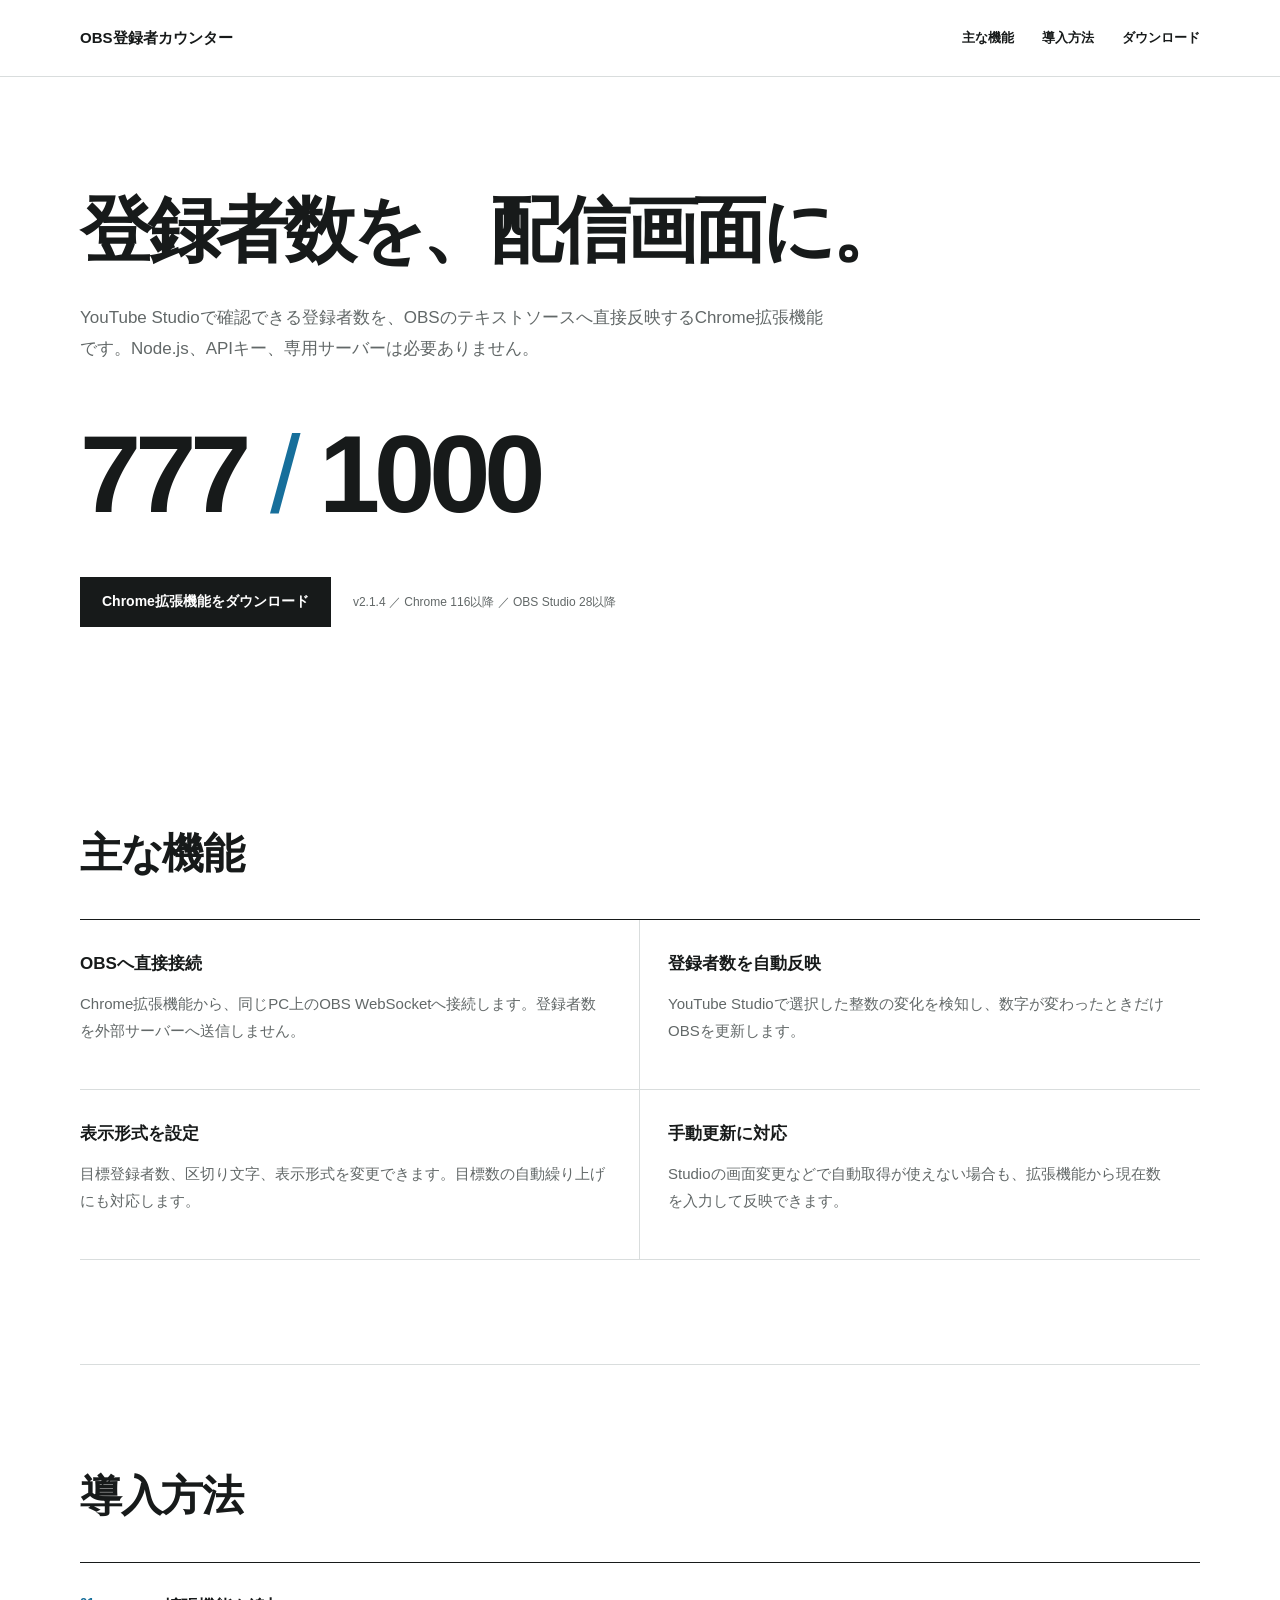
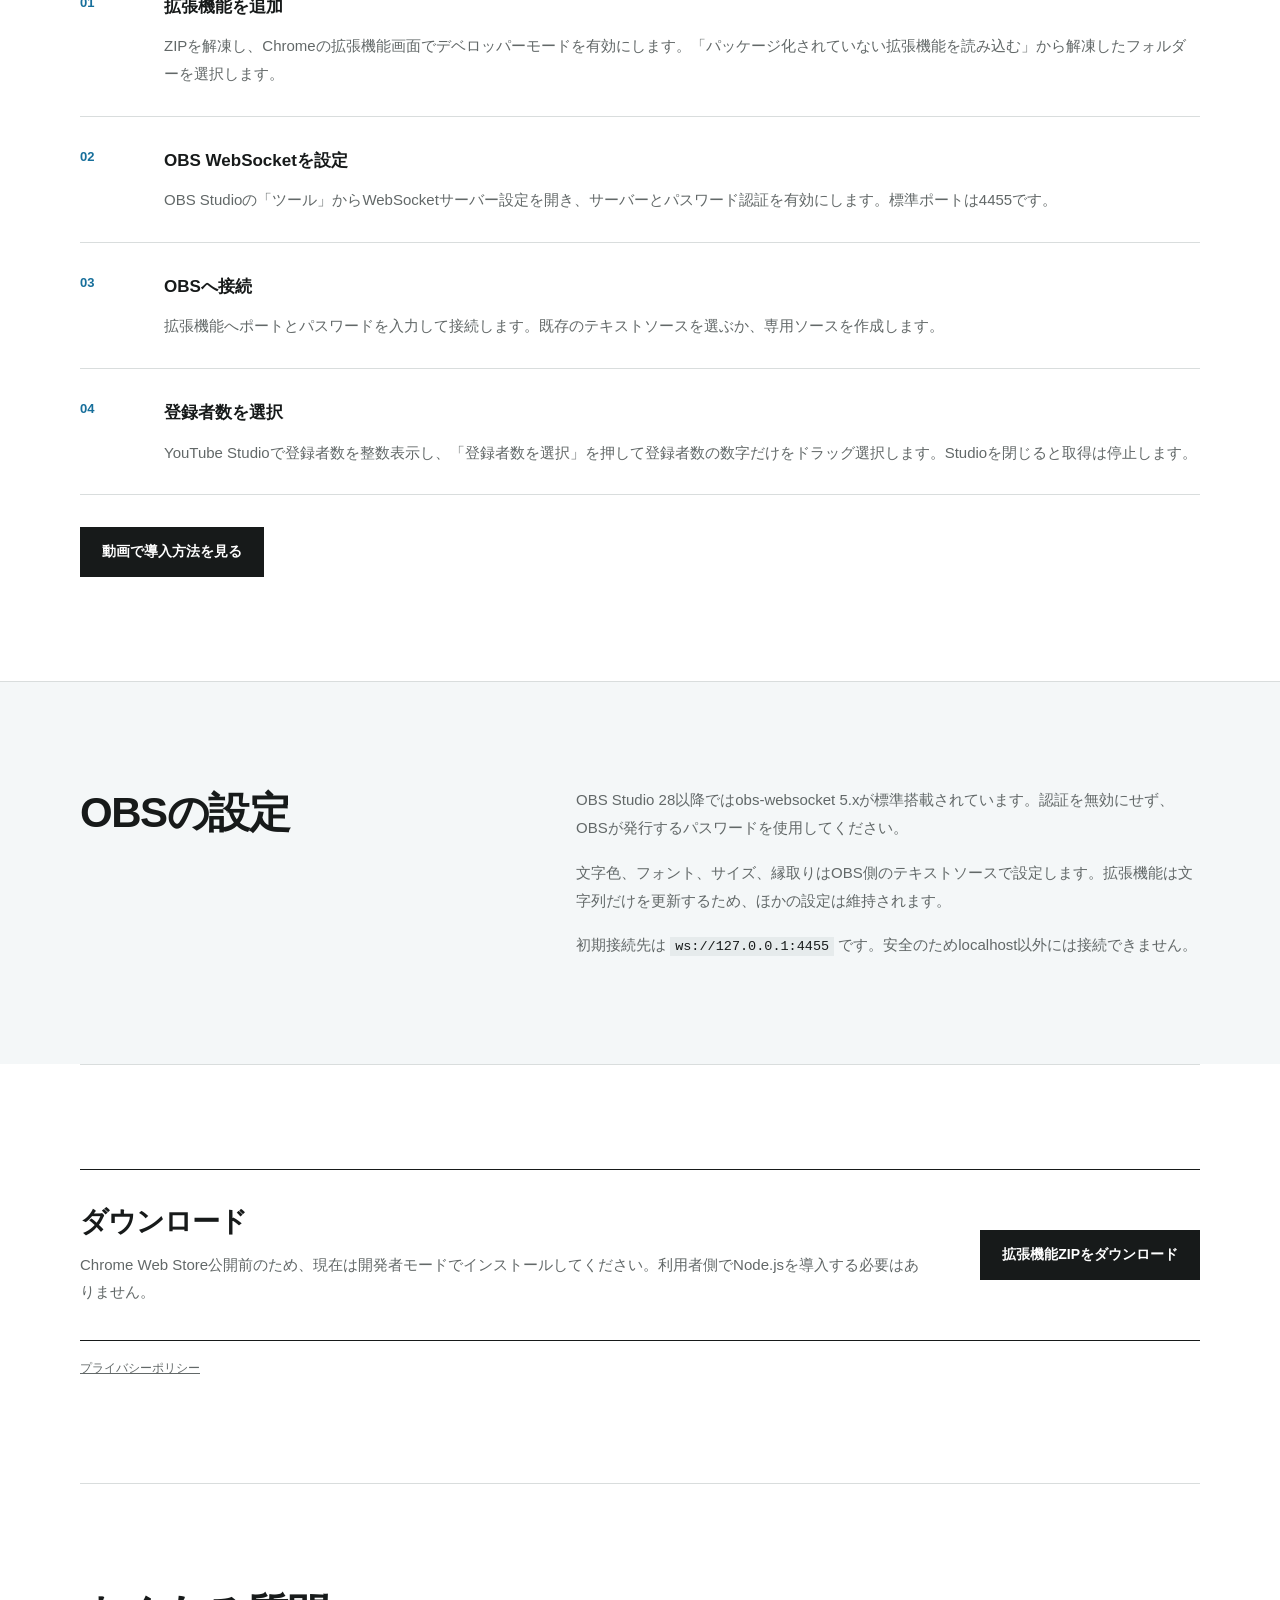
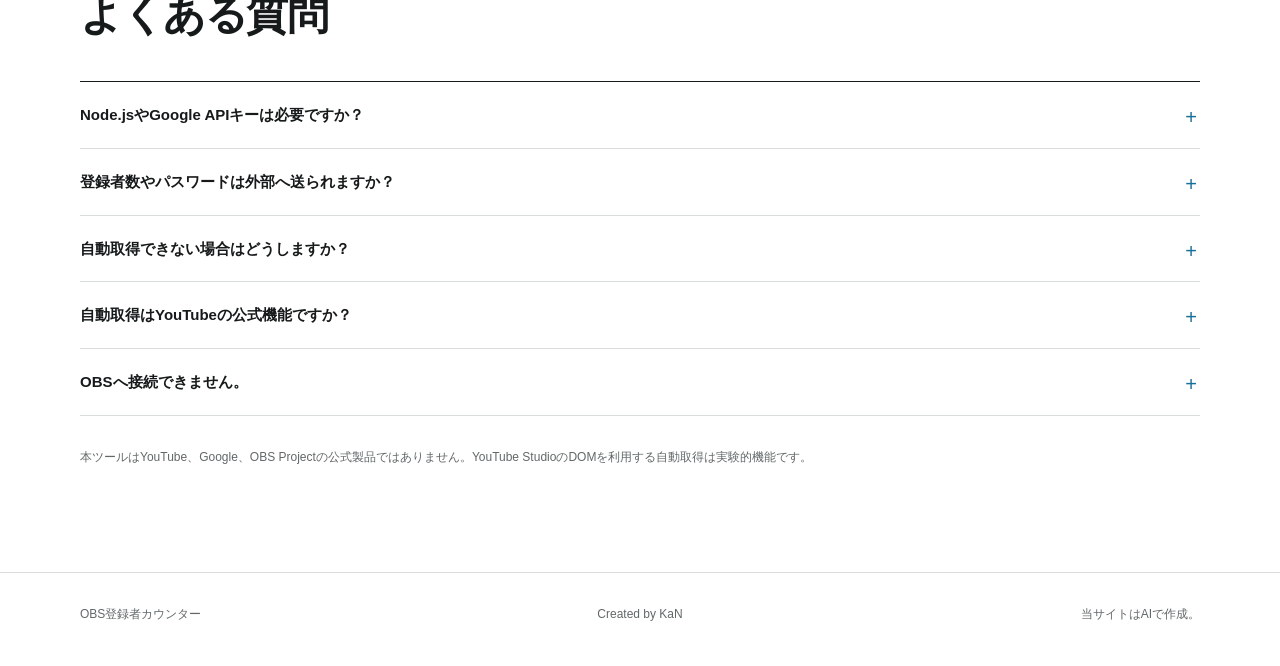
==== index.html @ 408559bc "Parse formatted drag-selected counts" ====
<!doctype html>
<html lang="ja">
<head>
  <meta charset="utf-8">
  <meta name="viewport" content="width=device-width, initial-scale=1">
  <meta name="theme-color" content="#ffffff">
  <meta name="description" content="YouTube Studioの登録者数をOBSのテキストソースへ直接反映する無料のChrome拡張機能です。">
  <title>OBS登録者カウンター</title>
  <link rel="stylesheet" href="styles.css">
</head>
<body>
  <header class="site-header">
    <div class="container header-inner">
      <a class="site-name" href="#top">OBS登録者カウンター</a>
      <nav aria-label="メインナビゲーション">
        <a href="#features">主な機能</a>
        <a href="#setup">導入方法</a>
        <a href="#download">ダウンロード</a>
      </nav>
    </div>
  </header>

  <main id="top">
    <section class="hero container" aria-labelledby="main-heading">
      <h1 id="main-heading">登録者数を、配信画面に。</h1>
      <p class="lead">YouTube Studioで確認できる登録者数を、OBSのテキストソースへ直接反映するChrome拡張機能です。Node.js、APIキー、専用サーバーは必要ありません。</p>
      <p class="counter-example" aria-label="カウンター表示例">777 <span>/</span> 1000</p>
      <div class="hero-actions">
        <a class="primary-link" href="downloads/obs-subscriber-counter-v2.1.4.zip" download>Chrome拡張機能をダウンロード</a>
        <span>v2.1.4 ／ Chrome 116以降 ／ OBS Studio 28以降</span>
      </div>
    </section>

    <section class="section container" id="features" aria-labelledby="features-title">
      <h2 id="features-title">主な機能</h2>
      <div class="feature-list">
        <article><h3>OBSへ直接接続</h3><p>Chrome拡張機能から、同じPC上のOBS WebSocketへ接続します。登録者数を外部サーバーへ送信しません。</p></article>
        <article><h3>登録者数を自動反映</h3><p>YouTube Studioで選択した整数の変化を検知し、数字が変わったときだけOBSを更新します。</p></article>
        <article><h3>表示形式を設定</h3><p>目標登録者数、区切り文字、表示形式を変更できます。目標数の自動繰り上げにも対応します。</p></article>
        <article><h3>手動更新に対応</h3><p>Studioの画面変更などで自動取得が使えない場合も、拡張機能から現在数を入力して反映できます。</p></article>
      </div>
    </section>

    <section class="section container" id="setup" aria-labelledby="setup-title">
      <h2 id="setup-title">導入方法</h2>
      <ol class="steps">
        <li><div><h3>拡張機能を追加</h3><p>ZIPを解凍し、Chromeの拡張機能画面でデベロッパーモードを有効にします。「パッケージ化されていない拡張機能を読み込む」から解凍したフォルダーを選択します。</p></div></li>
        <li><div><h3>OBS WebSocketを設定</h3><p>OBS Studioの「ツール」からWebSocketサーバー設定を開き、サーバーとパスワード認証を有効にします。標準ポートは4455です。</p></div></li>
        <li><div><h3>OBSへ接続</h3><p>拡張機能へポートとパスワードを入力して接続します。既存のテキストソースを選ぶか、専用ソースを作成します。</p></div></li>
        <li><div><h3>登録者数を選択</h3><p>YouTube Studioで登録者数を整数表示し、「登録者数を選択」を押して登録者数の数字だけをドラッグ選択します。Studioを閉じると取得は停止します。</p></div></li>
      </ol>
      <p class="setup-video"><a class="primary-link" href="https://youtu.be/FEciEDDn9S0?si=3uDI0EY1vVAotQ6L" target="_blank" rel="noopener noreferrer">動画で導入方法を見る</a></p>
    </section>

    <section class="section muted-section" aria-labelledby="obs-title">
      <div class="container two-column">
        <div><h2 id="obs-title">OBSの設定</h2></div>
        <div class="body-copy">
          <p>OBS Studio 28以降ではobs-websocket 5.xが標準搭載されています。認証を無効にせず、OBSが発行するパスワードを使用してください。</p>
          <p>文字色、フォント、サイズ、縁取りはOBS側のテキストソースで設定します。拡張機能は文字列だけを更新するため、ほかの設定は維持されます。</p>
          <p>初期接続先は <code>ws://127.0.0.1:4455</code> です。安全のためlocalhost以外には接続できません。</p>
        </div>
      </div>
    </section>

    <section class="section container" id="download" aria-labelledby="download-title">
      <div class="download-panel">
        <div>
          <h2 id="download-title">ダウンロード</h2>
          <p>Chrome Web Store公開前のため、現在は開発者モードでインストールしてください。利用者側でNode.jsを導入する必要はありません。</p>
        </div>
        <a class="primary-link" href="downloads/obs-subscriber-counter-v2.1.4.zip" download>拡張機能ZIPをダウンロード</a>
      </div>
      <p class="privacy-link"><a href="privacy.html">プライバシーポリシー</a></p>
    </section>

    <section class="section container" aria-labelledby="faq-title">
      <h2 id="faq-title">よくある質問</h2>
      <div class="faq-list">
        <details><summary>Node.jsやGoogle APIキーは必要ですか？</summary><p>必要ありません。Chrome拡張機能とOBS Studioだけで動作します。</p></details>
        <details><summary>登録者数やパスワードは外部へ送られますか？</summary><p>送信しません。登録者数はYouTube Studioから同じPC上のOBSへ渡され、設定はChrome内に保存されます。パスワードは保存を選択した場合だけ端末内へ保存します。</p></details>
        <details><summary>自動取得できない場合はどうしますか？</summary><p>YouTube Studioの数値が整数表示か確認し、再選択してください。画面仕様の変更などで取得できない場合は手動更新を使用できます。</p></details>
        <details><summary>自動取得はYouTubeの公式機能ですか？</summary><p>いいえ。画面上で利用者が選択した要素を監視する実験的機能です。YouTube Studioの仕様や利用規約の変更により利用できなくなる場合があります。</p></details>
        <details><summary>OBSへ接続できません。</summary><p>OBS Studio 28以降を起動し、WebSocketサーバーが有効か、ポートとパスワードが一致しているか確認してください。</p></details>
      </div>
      <p class="footnote">本ツールはYouTube、Google、OBS Projectの公式製品ではありません。YouTube StudioのDOMを利用する自動取得は実験的機能です。</p>
    </section>
  </main>

  <footer class="site-footer">
    <div class="container footer-inner">
      <p>OBS登録者カウンター</p>
      <p>Created by KaN</p>
      <p>当サイトはAIで作成。</p>
    </div>
  </footer>
</body>
</html>
---- styles.css ----
:root { --paper:#fff; --ink:#171a1a; --sub:#626868; --line:#d9dddd; --soft:#f4f7f8; --blue:#176f9b; }
* { box-sizing:border-box; }
html { scroll-behavior:smooth; }
body { margin:0; color:var(--ink); background:var(--paper); font-family:-apple-system,BlinkMacSystemFont,"Hiragino Sans","Yu Gothic",Meiryo,sans-serif; font-size:15px; line-height:1.85; -webkit-font-smoothing:antialiased; }
a { color:inherit; }
a:focus-visible,summary:focus-visible { outline:2px solid var(--blue); outline-offset:4px; }
.container { width:min(calc(100% - 64px),1120px); margin-inline:auto; }
.site-header { border-bottom:1px solid var(--line); }
.header-inner { min-height:76px; display:flex; align-items:center; justify-content:space-between; gap:24px; }
.site-name { font-weight:800; text-decoration:none; }
nav { display:flex; gap:28px; font-size:13px; font-weight:700; }
nav a { text-decoration:none; }
nav a:hover { color:var(--blue); }
.hero { padding-top:112px; padding-bottom:96px; }
h1 { margin:0; font-size:clamp(28px,6.2vw,72px); line-height:1.15; letter-spacing:-.055em; white-space:nowrap; }
.lead { max-width:760px; margin:30px 0 0; color:var(--sub); font-size:17px; }
.counter-example { margin:54px 0 0; font-size:clamp(52px,9vw,110px); line-height:1; letter-spacing:-.055em; font-weight:800; font-variant-numeric:tabular-nums; }
.counter-example span { color:var(--blue); font-weight:400; }
.hero-actions { display:flex; align-items:center; flex-wrap:wrap; gap:16px 22px; margin-top:48px; }
.hero-actions span { color:var(--sub); font-size:12px; }
.primary-link { display:inline-flex; align-items:center; justify-content:center; min-height:50px; padding:10px 22px; color:#fff; background:var(--ink); font-size:14px; font-weight:800; text-decoration:none; }
.primary-link:hover { background:var(--blue); }
.section { padding:104px 0; }
.section + .section { border-top:1px solid var(--line); }
h2 { margin:0 0 38px; font-size:clamp(27px,4vw,42px); line-height:1.3; letter-spacing:-.035em; }
.feature-list { display:grid; grid-template-columns:repeat(2,1fr); border-top:1px solid var(--ink); }
.feature-list article { min-height:170px; padding:28px 28px 30px 0; border-bottom:1px solid var(--line); }
.feature-list article:nth-child(odd) { border-right:1px solid var(--line); }
.feature-list article:nth-child(even) { padding-left:28px; }
h3 { margin:0 0 10px; font-size:17px; }
.feature-list p,.steps p,.body-copy p,.download-panel p,details p { margin:0; color:var(--sub); }
.steps { margin:0; padding:0; list-style:none; border-top:1px solid var(--ink); counter-reset:step; }
.steps li { display:grid; grid-template-columns:72px 1fr; gap:12px; padding:28px 0; border-bottom:1px solid var(--line); counter-increment:step; }
.steps li::before { content:counter(step,decimal-leading-zero); color:var(--blue); font-size:13px; font-weight:800; }
.setup-video { margin:32px 0 0; }
.muted-section { background:var(--soft); }
.two-column { display:grid; grid-template-columns:.8fr 1.2fr; gap:80px; }
.two-column h2 { margin-bottom:0; }
.body-copy p + p { margin-top:17px; }
code { padding:2px 5px; color:var(--ink); background:#e6ebec; font-family:Consolas,monospace; font-size:.9em; overflow-wrap:anywhere; }
.download-panel { display:grid; grid-template-columns:1fr auto; align-items:center; gap:50px; padding:34px 0; border-top:1px solid var(--ink); border-bottom:1px solid var(--ink); }
.download-panel h2 { margin-bottom:10px; font-size:28px; }
.privacy-link { margin:16px 0 0; color:var(--sub); font-size:12px; }
.faq-list { border-top:1px solid var(--ink); }
details { border-bottom:1px solid var(--line); }
summary { position:relative; padding:19px 40px 19px 0; cursor:pointer; font-weight:700; list-style:none; }
summary::-webkit-details-marker { display:none; }
summary::after { content:"+"; position:absolute; top:17px; right:3px; color:var(--blue); font-size:20px; font-weight:400; }
details[open] summary::after { content:"−"; }
details p { max-width:850px; padding:0 0 22px; }
.footnote { margin:30px 0 0; color:var(--sub); font-size:12px; }
.site-footer { padding:30px 0 42px; border-top:1px solid var(--line); color:var(--sub); font-size:12px; }
.footer-inner { display:grid; grid-template-columns:1fr auto 1fr; align-items:center; gap:10px 24px; }
.footer-inner p { margin:0; }
.footer-inner p:last-child { justify-self:end; }

@media (max-width:700px) {
  .container { width:min(calc(100% - 36px),1120px); }
  .header-inner { min-height:66px; }
  .site-name { font-size:13px; }
  nav a:not(:last-child) { display:none; }
  h1 { font-size:clamp(20px,6vw,28px); }
  .hero { padding-top:72px; padding-bottom:70px; }
  .lead { margin-top:23px; font-size:14px; }
  .counter-example { margin-top:40px; font-size:clamp(48px,16vw,72px); }
  .hero-actions { align-items:flex-start; flex-direction:column; margin-top:35px; }
  .primary-link { width:100%; }
  .section { padding:76px 0; }
  h2 { margin-bottom:27px; }
  .feature-list { grid-template-columns:1fr; }
  .feature-list article,.feature-list article:nth-child(even) { min-height:0; padding:24px 0; border-right:0; }
  .steps li { grid-template-columns:44px 1fr; gap:8px; padding:24px 0; }
  .two-column { grid-template-columns:1fr; gap:27px; }
  .download-panel { grid-template-columns:1fr; gap:25px; }
  .footer-inner { grid-template-columns:1fr; text-align:center; }
  .footer-inner p:last-child { justify-self:center; }
}

@media (prefers-reduced-motion:reduce) { html { scroll-behavior:auto; } }
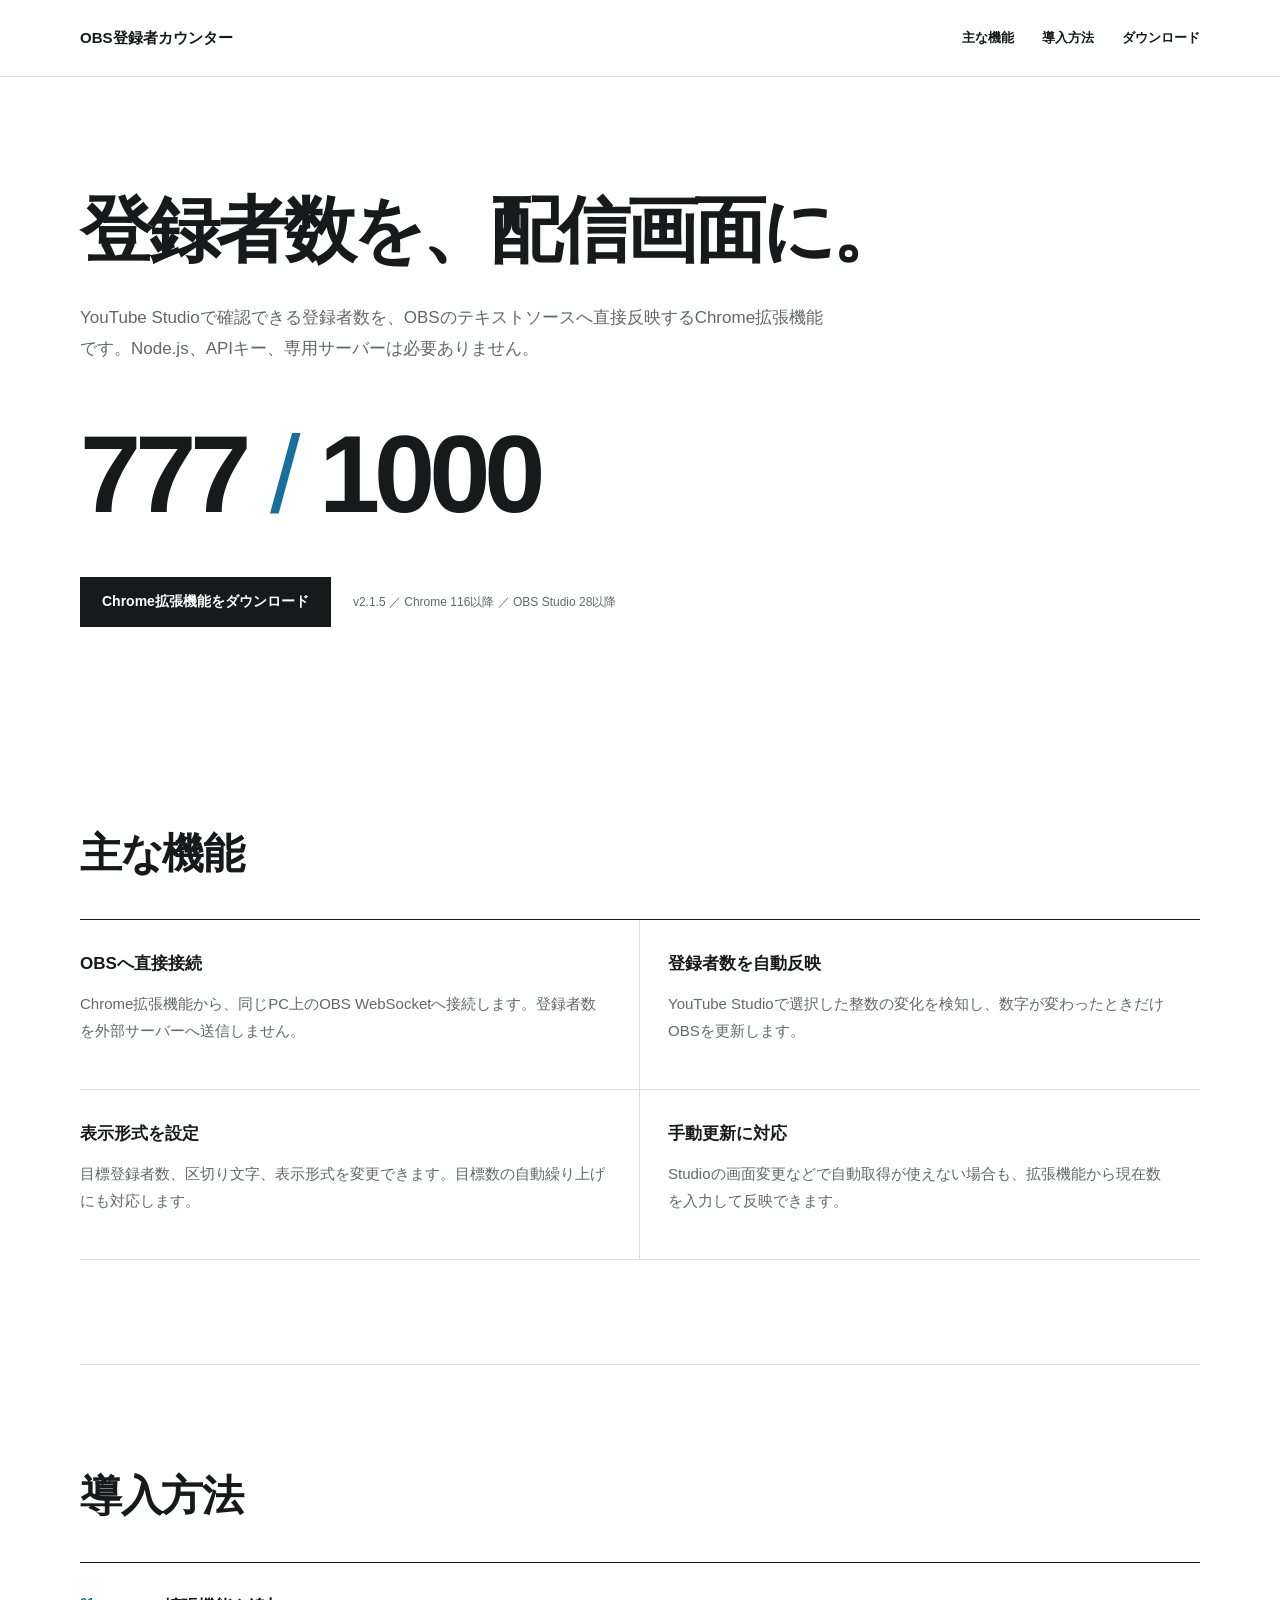
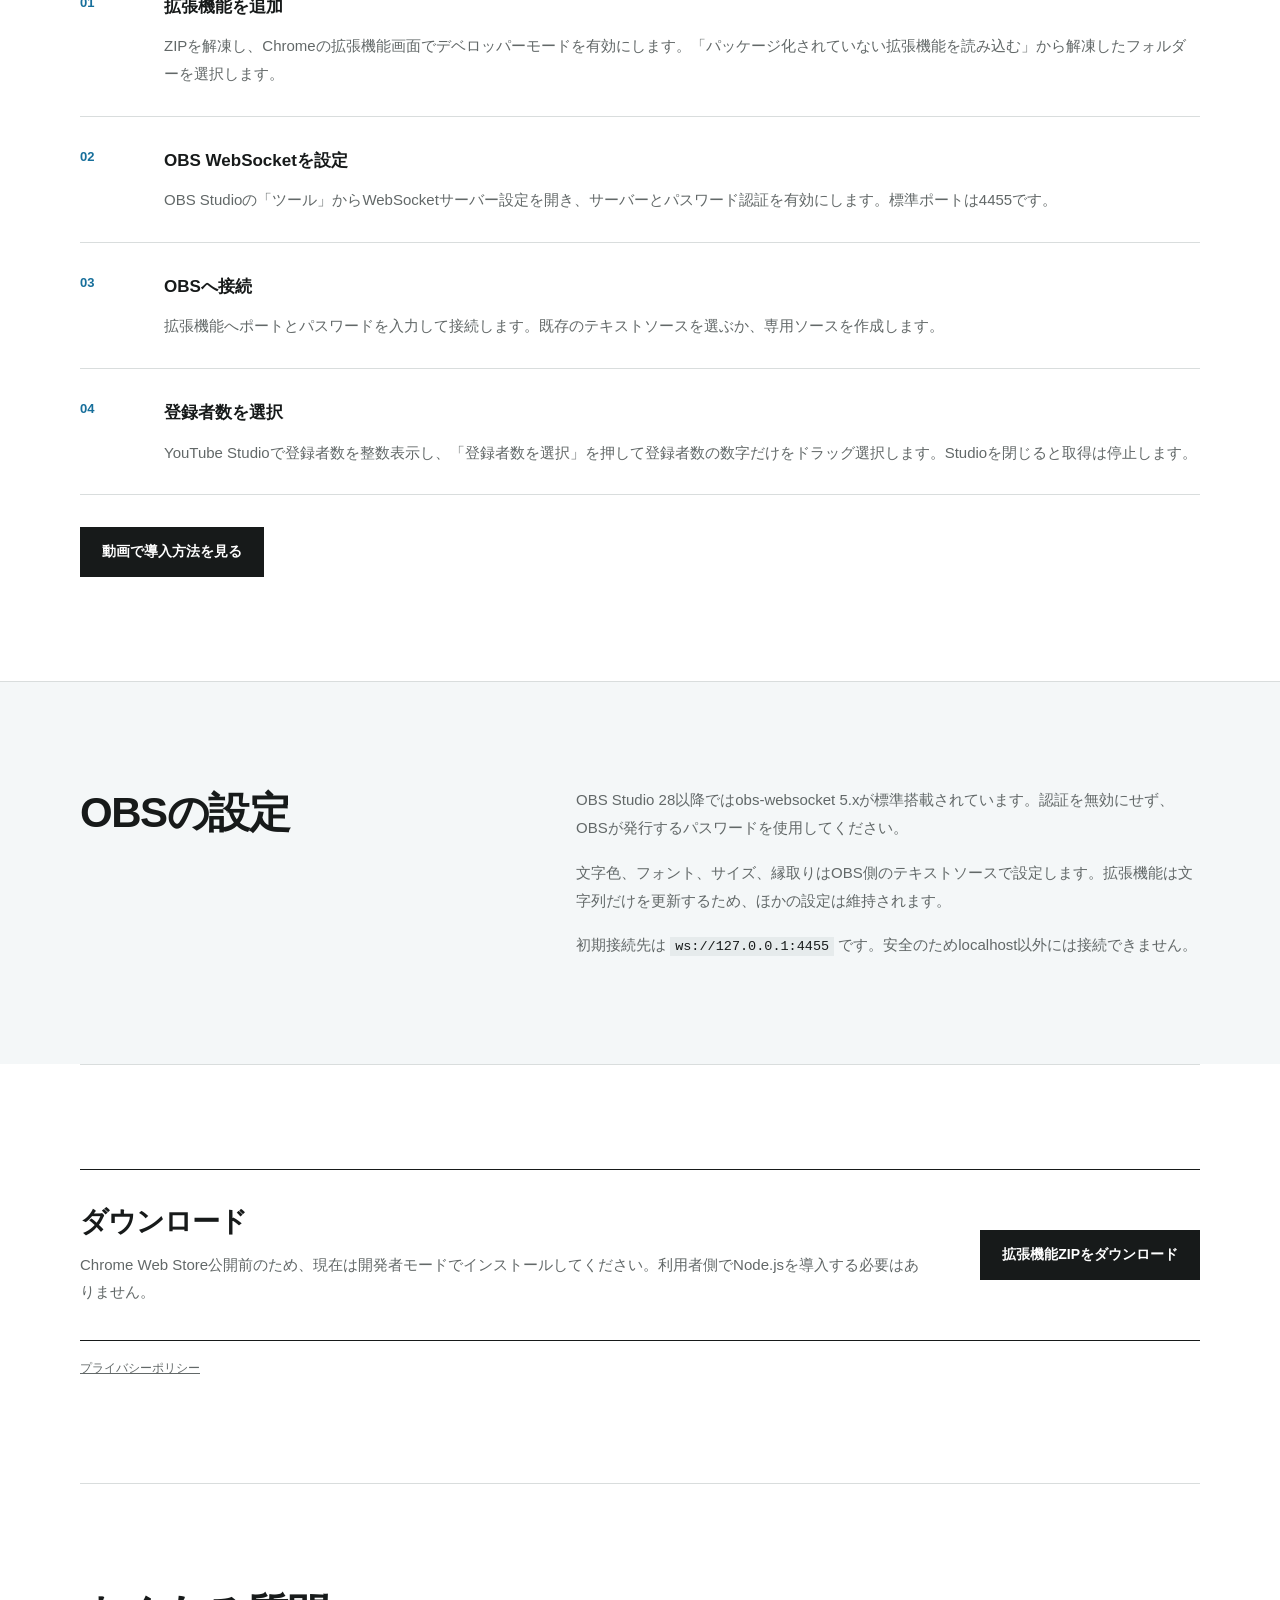
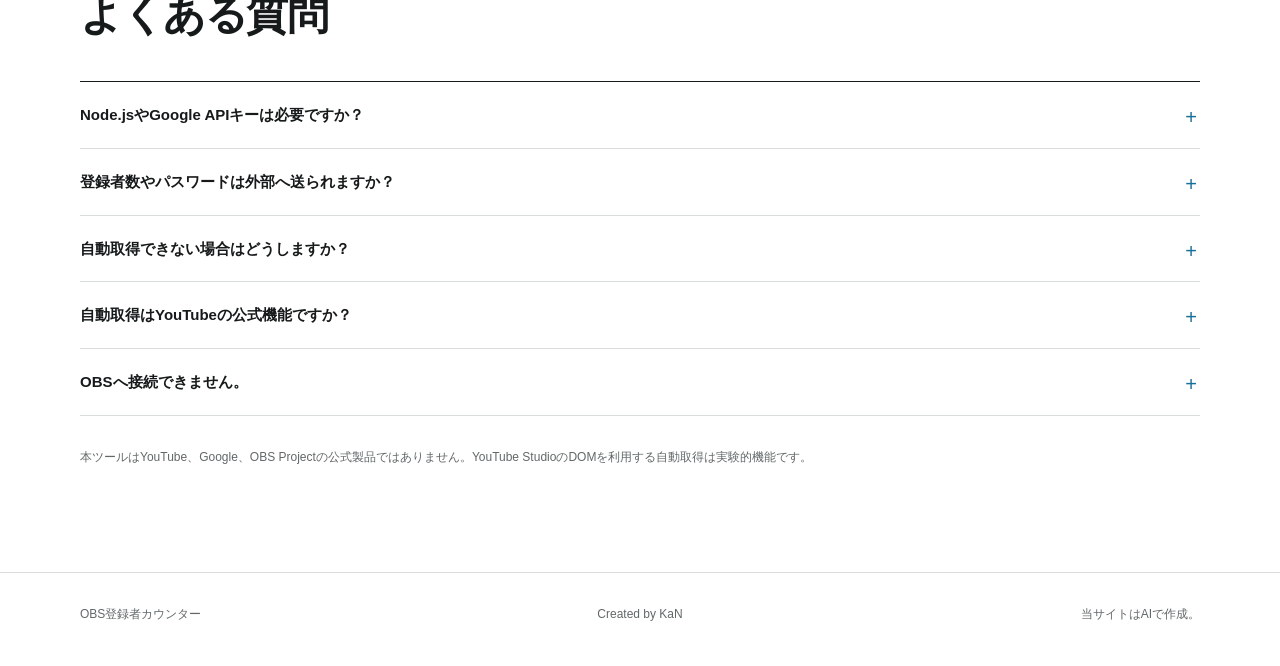
==== commit c0a38794: "Track dynamic subscriber counter replacements" ====
--- a/index.html
+++ b/index.html
@@ -26,8 +26,8 @@
       <p class="lead">YouTube Studioで確認できる登録者数を、OBSのテキストソースへ直接反映するChrome拡張機能です。Node.js、APIキー、専用サーバーは必要ありません。</p>
       <p class="counter-example" aria-label="カウンター表示例">777 <span>/</span> 1000</p>
       <div class="hero-actions">
-        <a class="primary-link" href="downloads/obs-subscriber-counter-v2.1.4.zip" download>Chrome拡張機能をダウンロード</a>
-        <span>v2.1.4 ／ Chrome 116以降 ／ OBS Studio 28以降</span>
+        <a class="primary-link" href="downloads/obs-subscriber-counter-v2.1.5.zip" download>Chrome拡張機能をダウンロード</a>
+        <span>v2.1.5 ／ Chrome 116以降 ／ OBS Studio 28以降</span>
       </div>
     </section>
 
@@ -69,7 +69,7 @@
           <h2 id="download-title">ダウンロード</h2>
           <p>Chrome Web Store公開前のため、現在は開発者モードでインストールしてください。利用者側でNode.jsを導入する必要はありません。</p>
         </div>
-        <a class="primary-link" href="downloads/obs-subscriber-counter-v2.1.4.zip" download>拡張機能ZIPをダウンロード</a>
+        <a class="primary-link" href="downloads/obs-subscriber-counter-v2.1.5.zip" download>拡張機能ZIPをダウンロード</a>
       </div>
       <p class="privacy-link"><a href="privacy.html">プライバシーポリシー</a></p>
     </section>
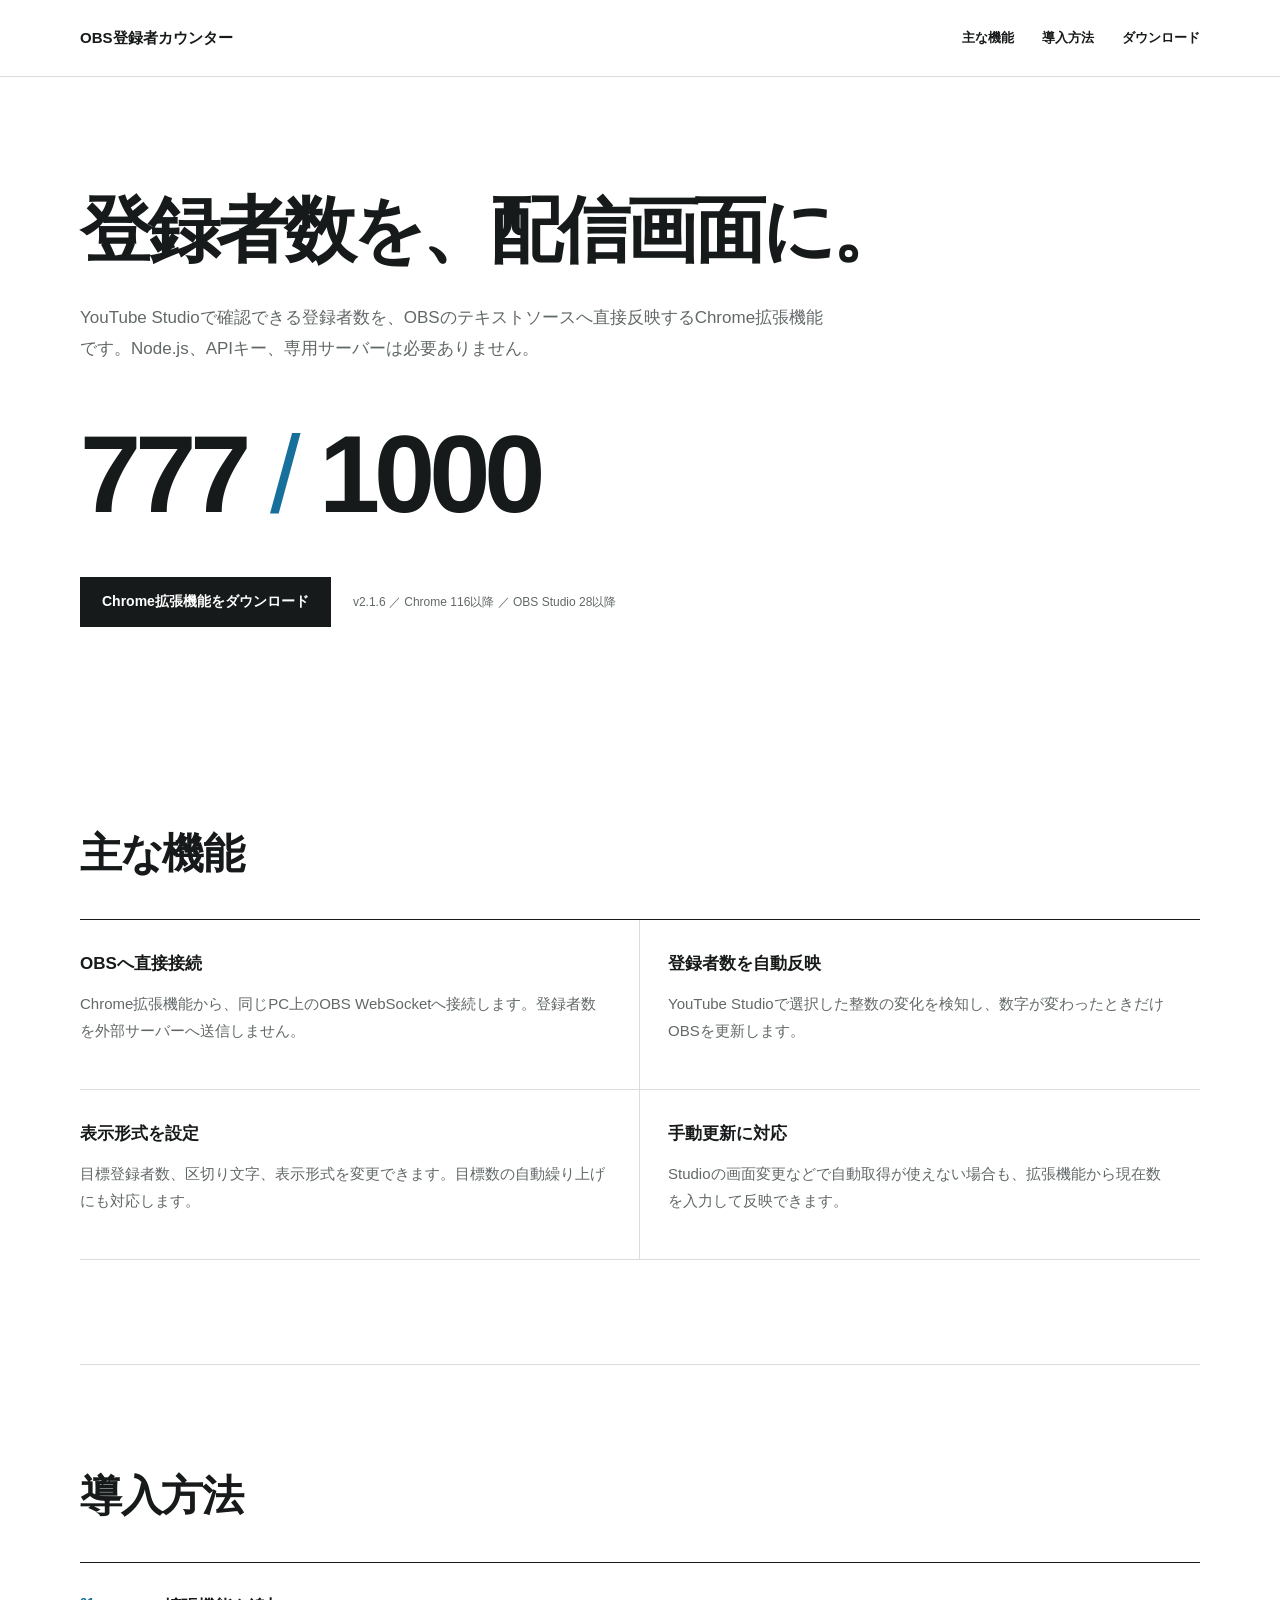
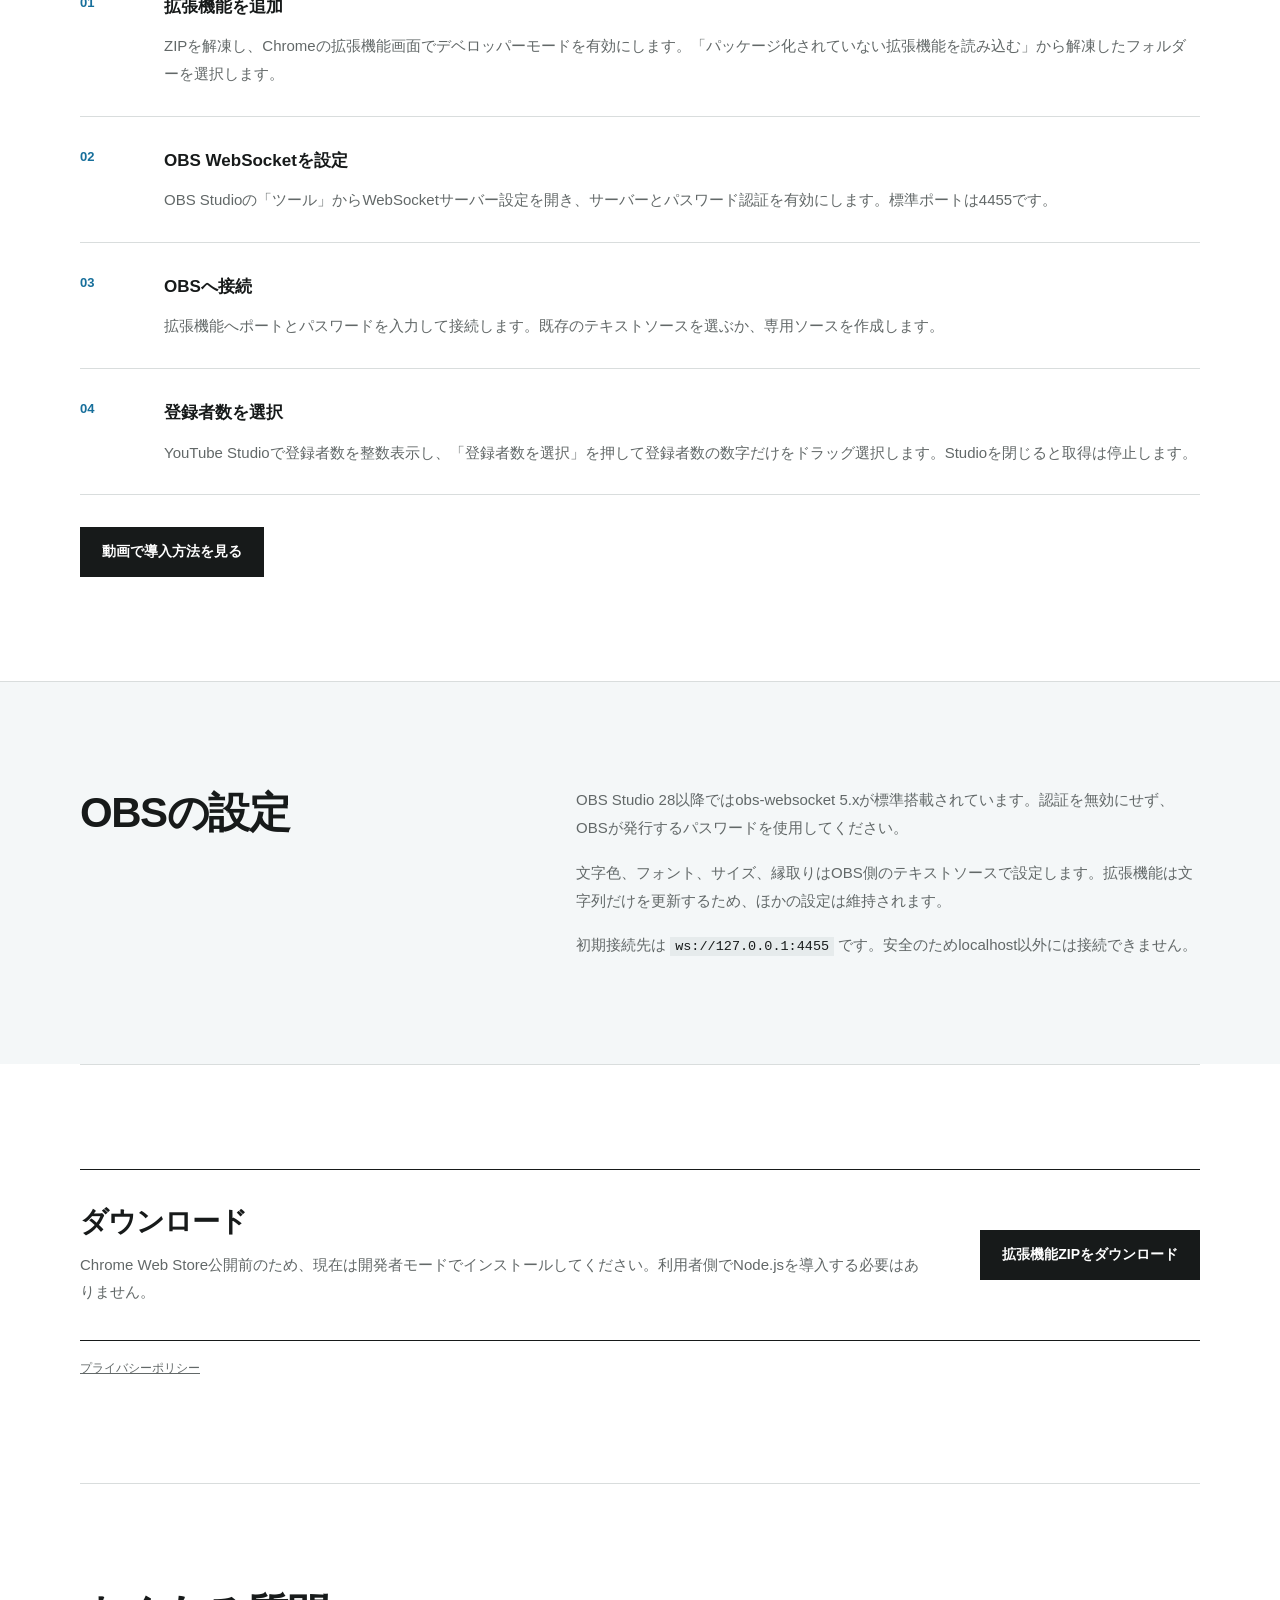
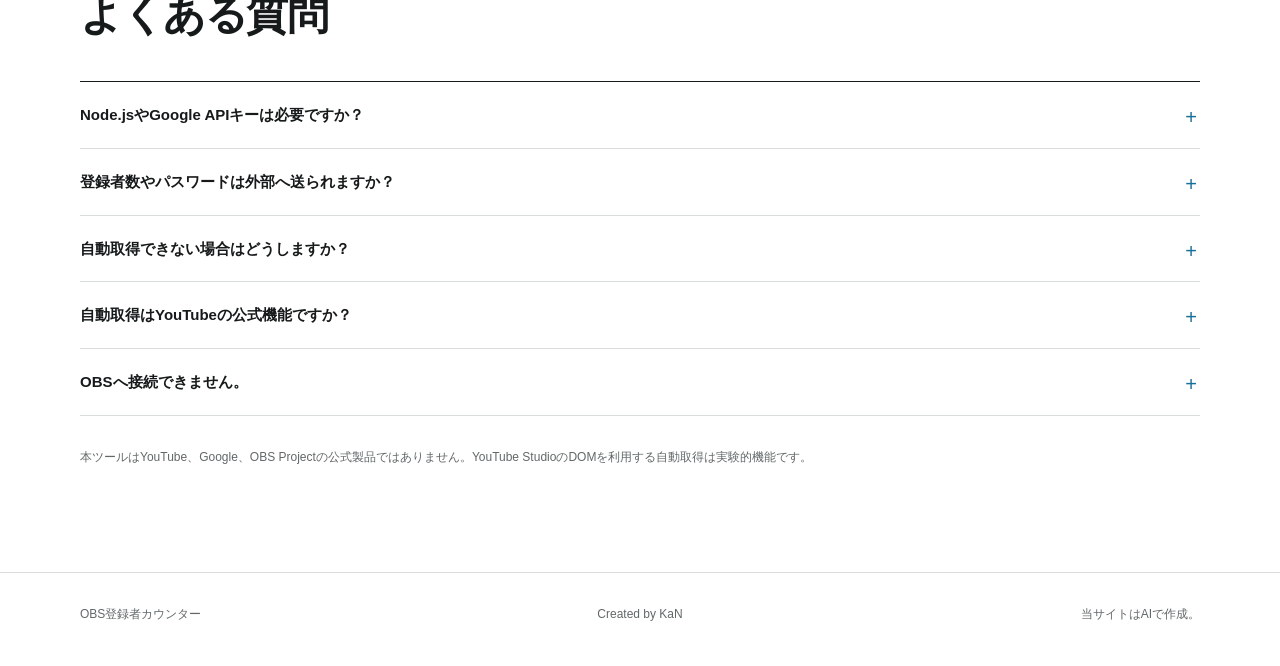
==== commit 01ac9f72: "Wait for OBS authentication before connecting" ====
--- a/index.html
+++ b/index.html
@@ -26,8 +26,8 @@
       <p class="lead">YouTube Studioで確認できる登録者数を、OBSのテキストソースへ直接反映するChrome拡張機能です。Node.js、APIキー、専用サーバーは必要ありません。</p>
       <p class="counter-example" aria-label="カウンター表示例">777 <span>/</span> 1000</p>
       <div class="hero-actions">
-        <a class="primary-link" href="downloads/obs-subscriber-counter-v2.1.5.zip" download>Chrome拡張機能をダウンロード</a>
-        <span>v2.1.5 ／ Chrome 116以降 ／ OBS Studio 28以降</span>
+        <a class="primary-link" href="downloads/obs-subscriber-counter-v2.1.6.zip" download>Chrome拡張機能をダウンロード</a>
+        <span>v2.1.6 ／ Chrome 116以降 ／ OBS Studio 28以降</span>
       </div>
     </section>
 
@@ -69,7 +69,7 @@
           <h2 id="download-title">ダウンロード</h2>
           <p>Chrome Web Store公開前のため、現在は開発者モードでインストールしてください。利用者側でNode.jsを導入する必要はありません。</p>
         </div>
-        <a class="primary-link" href="downloads/obs-subscriber-counter-v2.1.5.zip" download>拡張機能ZIPをダウンロード</a>
+        <a class="primary-link" href="downloads/obs-subscriber-counter-v2.1.6.zip" download>拡張機能ZIPをダウンロード</a>
       </div>
       <p class="privacy-link"><a href="privacy.html">プライバシーポリシー</a></p>
     </section>
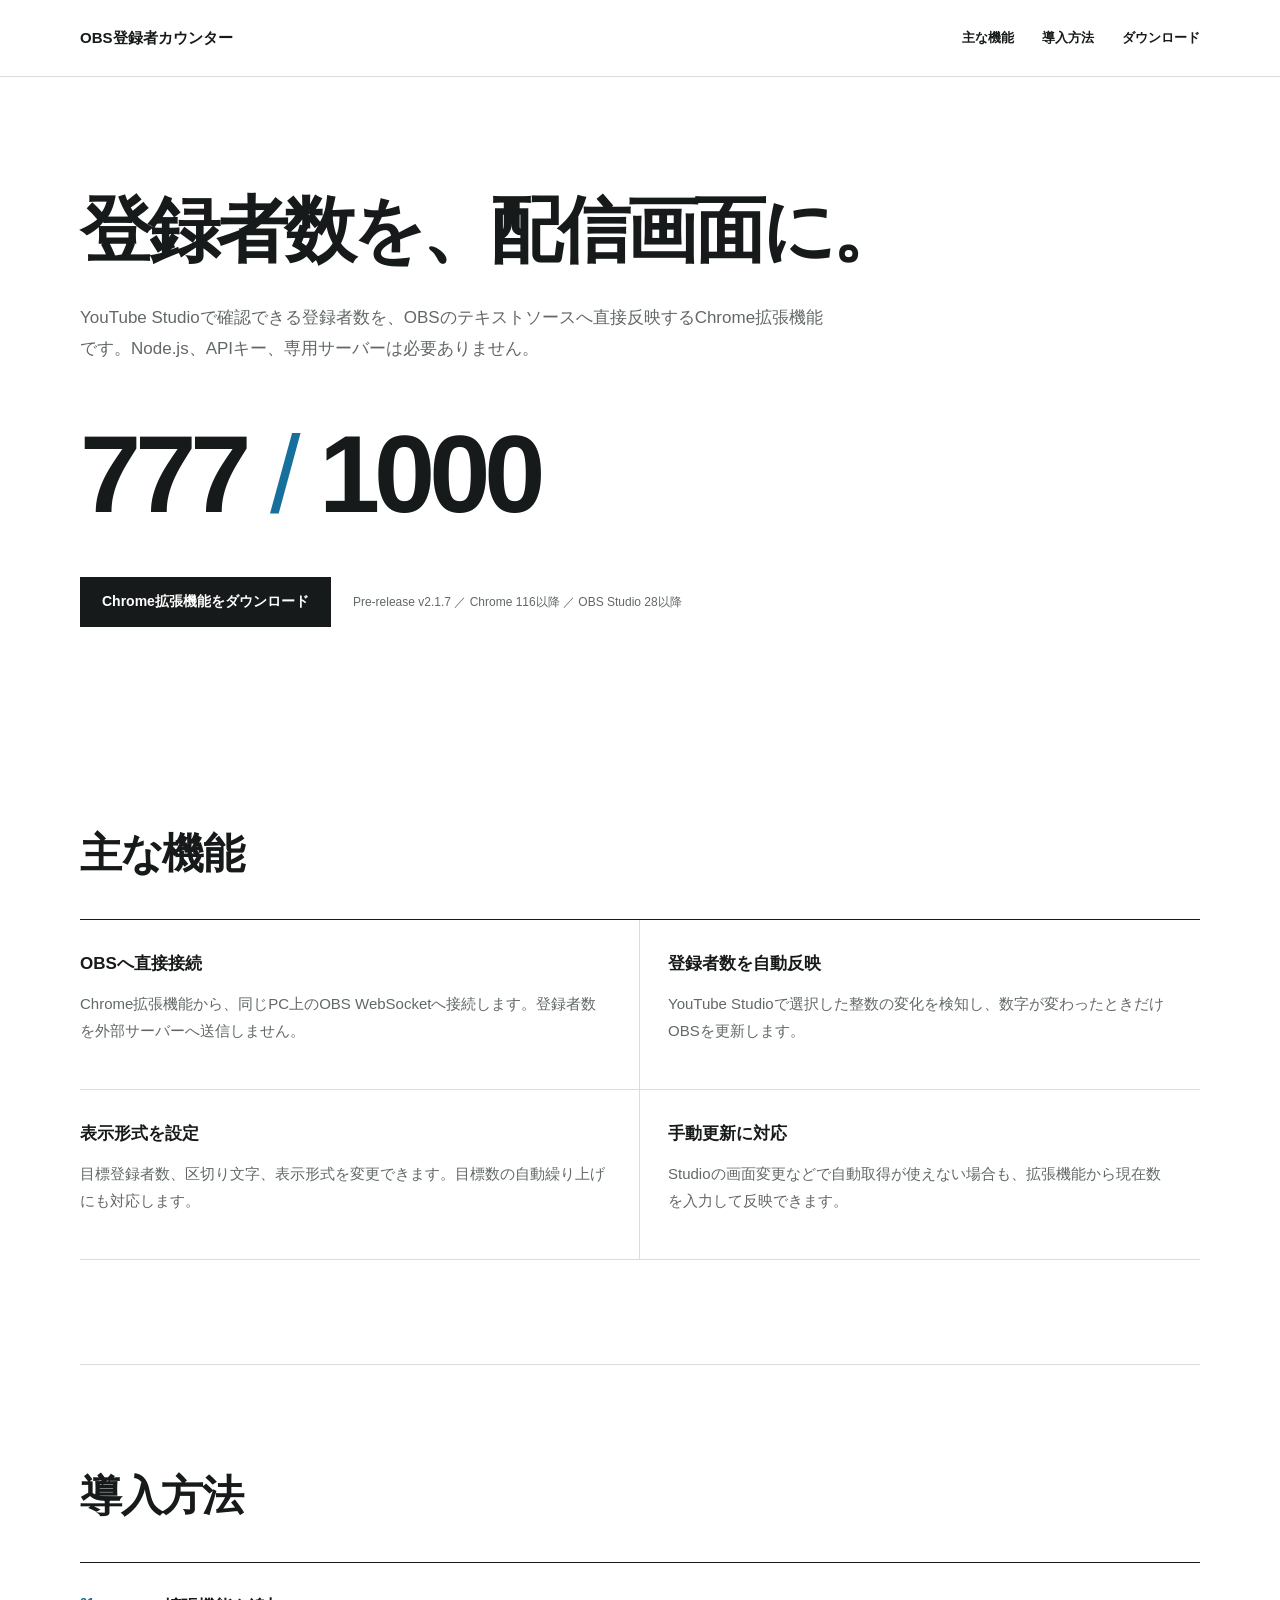
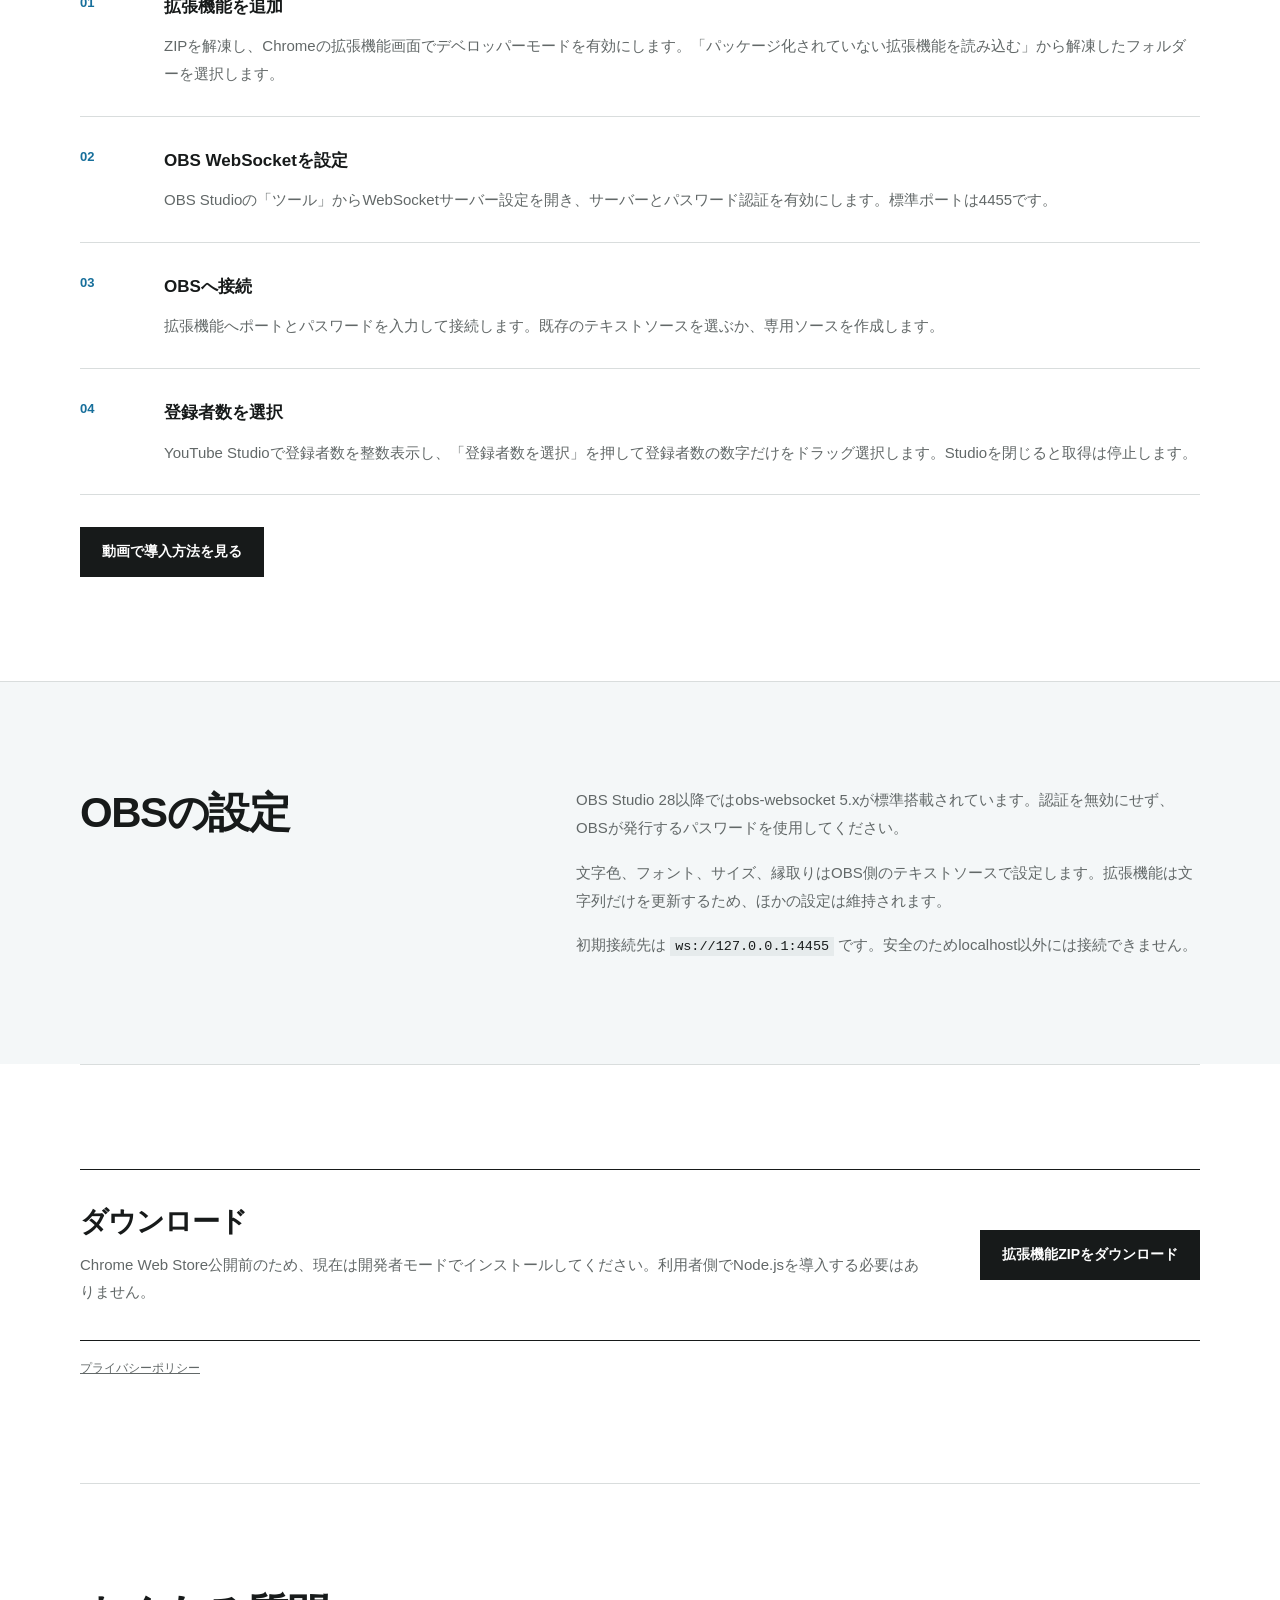
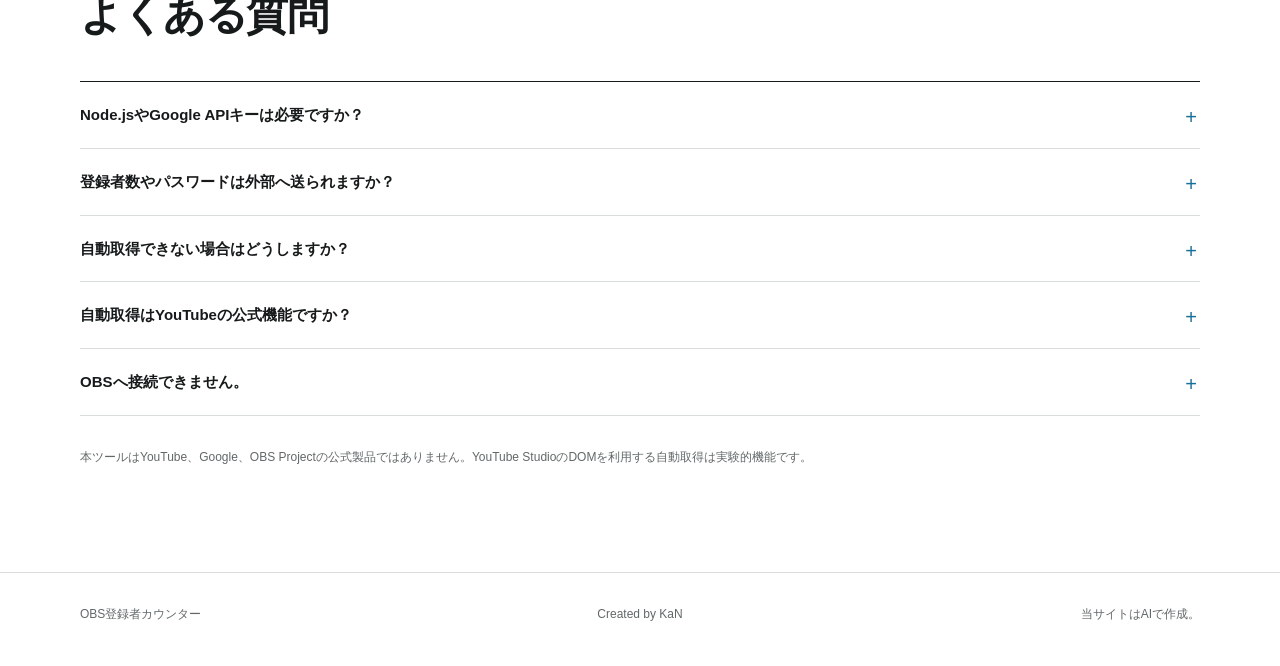
==== commit d9ed44f5: "Prevent stale OBS socket disconnects" ====
--- a/index.html
+++ b/index.html
@@ -26,8 +26,8 @@
       <p class="lead">YouTube Studioで確認できる登録者数を、OBSのテキストソースへ直接反映するChrome拡張機能です。Node.js、APIキー、専用サーバーは必要ありません。</p>
       <p class="counter-example" aria-label="カウンター表示例">777 <span>/</span> 1000</p>
       <div class="hero-actions">
-        <a class="primary-link" href="downloads/obs-subscriber-counter-v2.1.6.zip" download>Chrome拡張機能をダウンロード</a>
-        <span>v2.1.6 ／ Chrome 116以降 ／ OBS Studio 28以降</span>
+        <a class="primary-link" href="downloads/obs-subscriber-counter-v2.1.7.zip" download>Chrome拡張機能をダウンロード</a>
+        <span>Pre-release v2.1.7 ／ Chrome 116以降 ／ OBS Studio 28以降</span>
       </div>
     </section>
 
@@ -69,7 +69,7 @@
           <h2 id="download-title">ダウンロード</h2>
           <p>Chrome Web Store公開前のため、現在は開発者モードでインストールしてください。利用者側でNode.jsを導入する必要はありません。</p>
         </div>
-        <a class="primary-link" href="downloads/obs-subscriber-counter-v2.1.6.zip" download>拡張機能ZIPをダウンロード</a>
+        <a class="primary-link" href="downloads/obs-subscriber-counter-v2.1.7.zip" download>拡張機能ZIPをダウンロード</a>
       </div>
       <p class="privacy-link"><a href="privacy.html">プライバシーポリシー</a></p>
     </section>
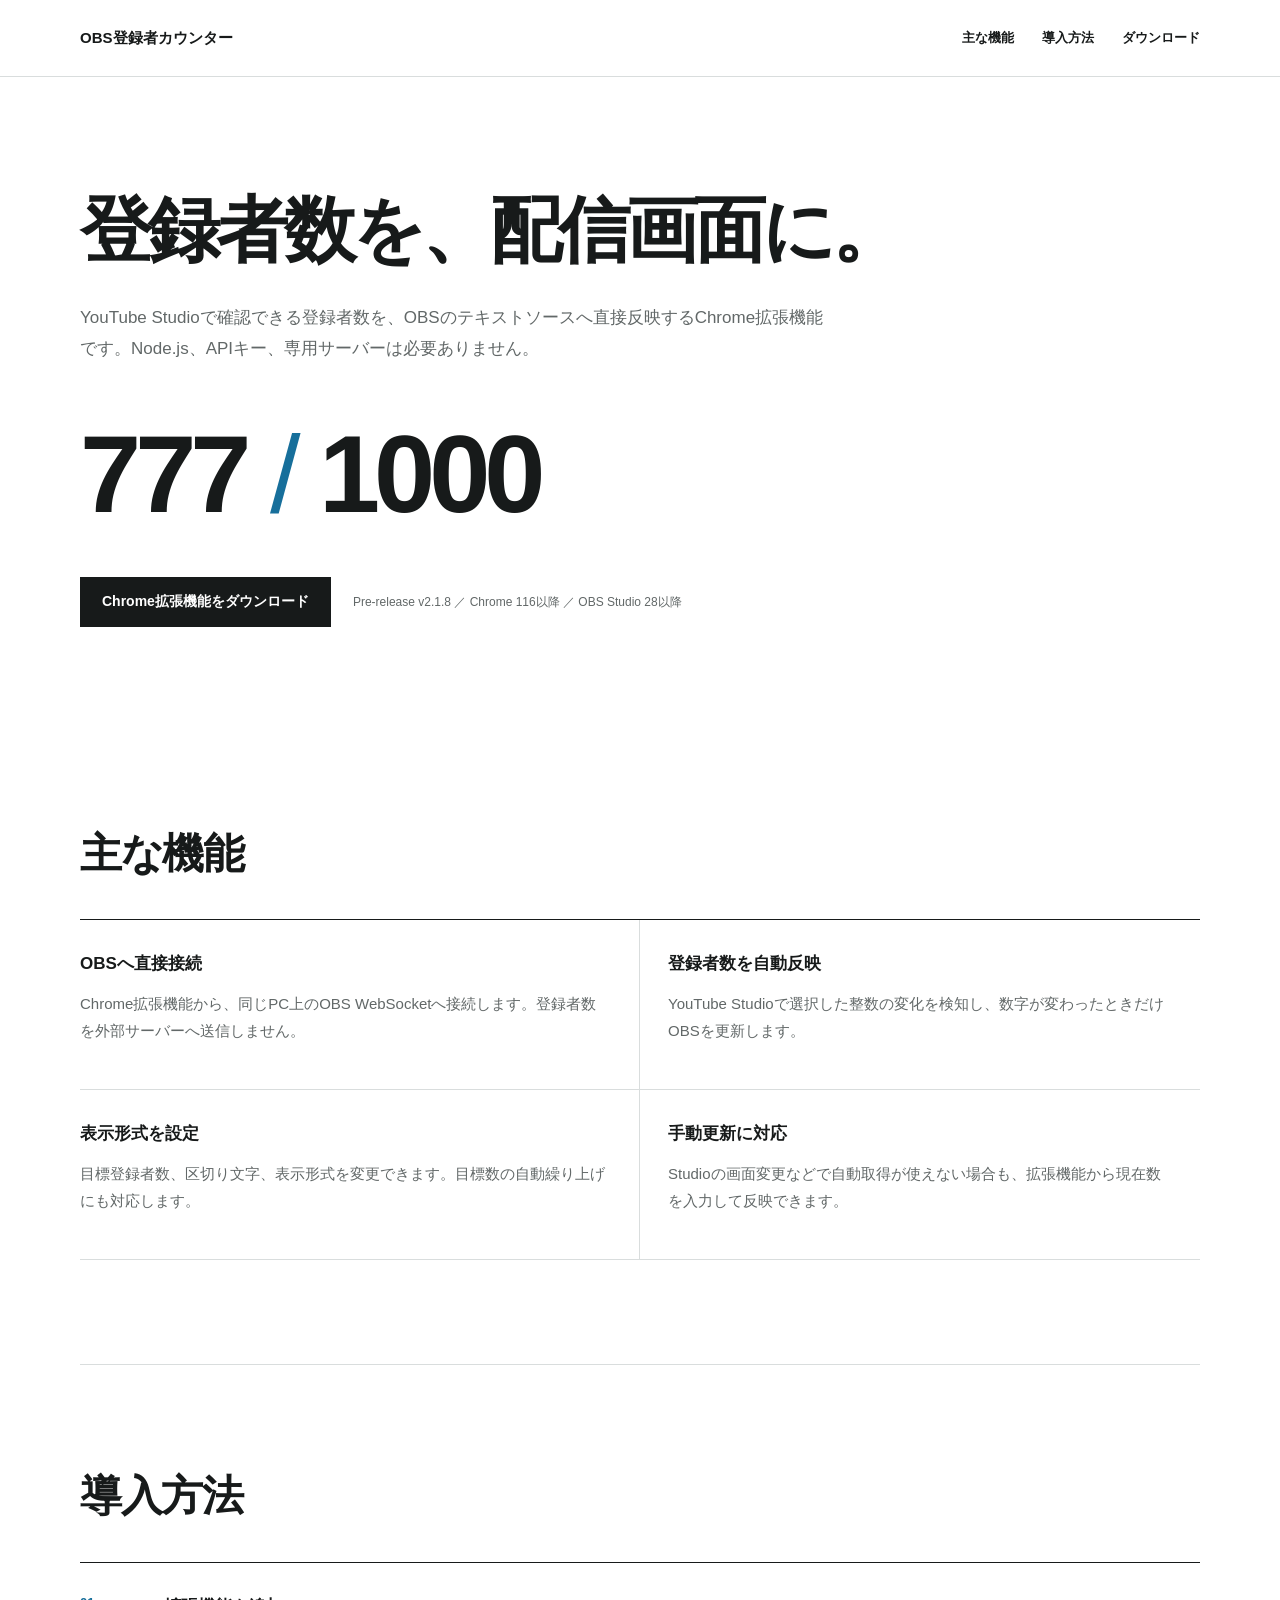
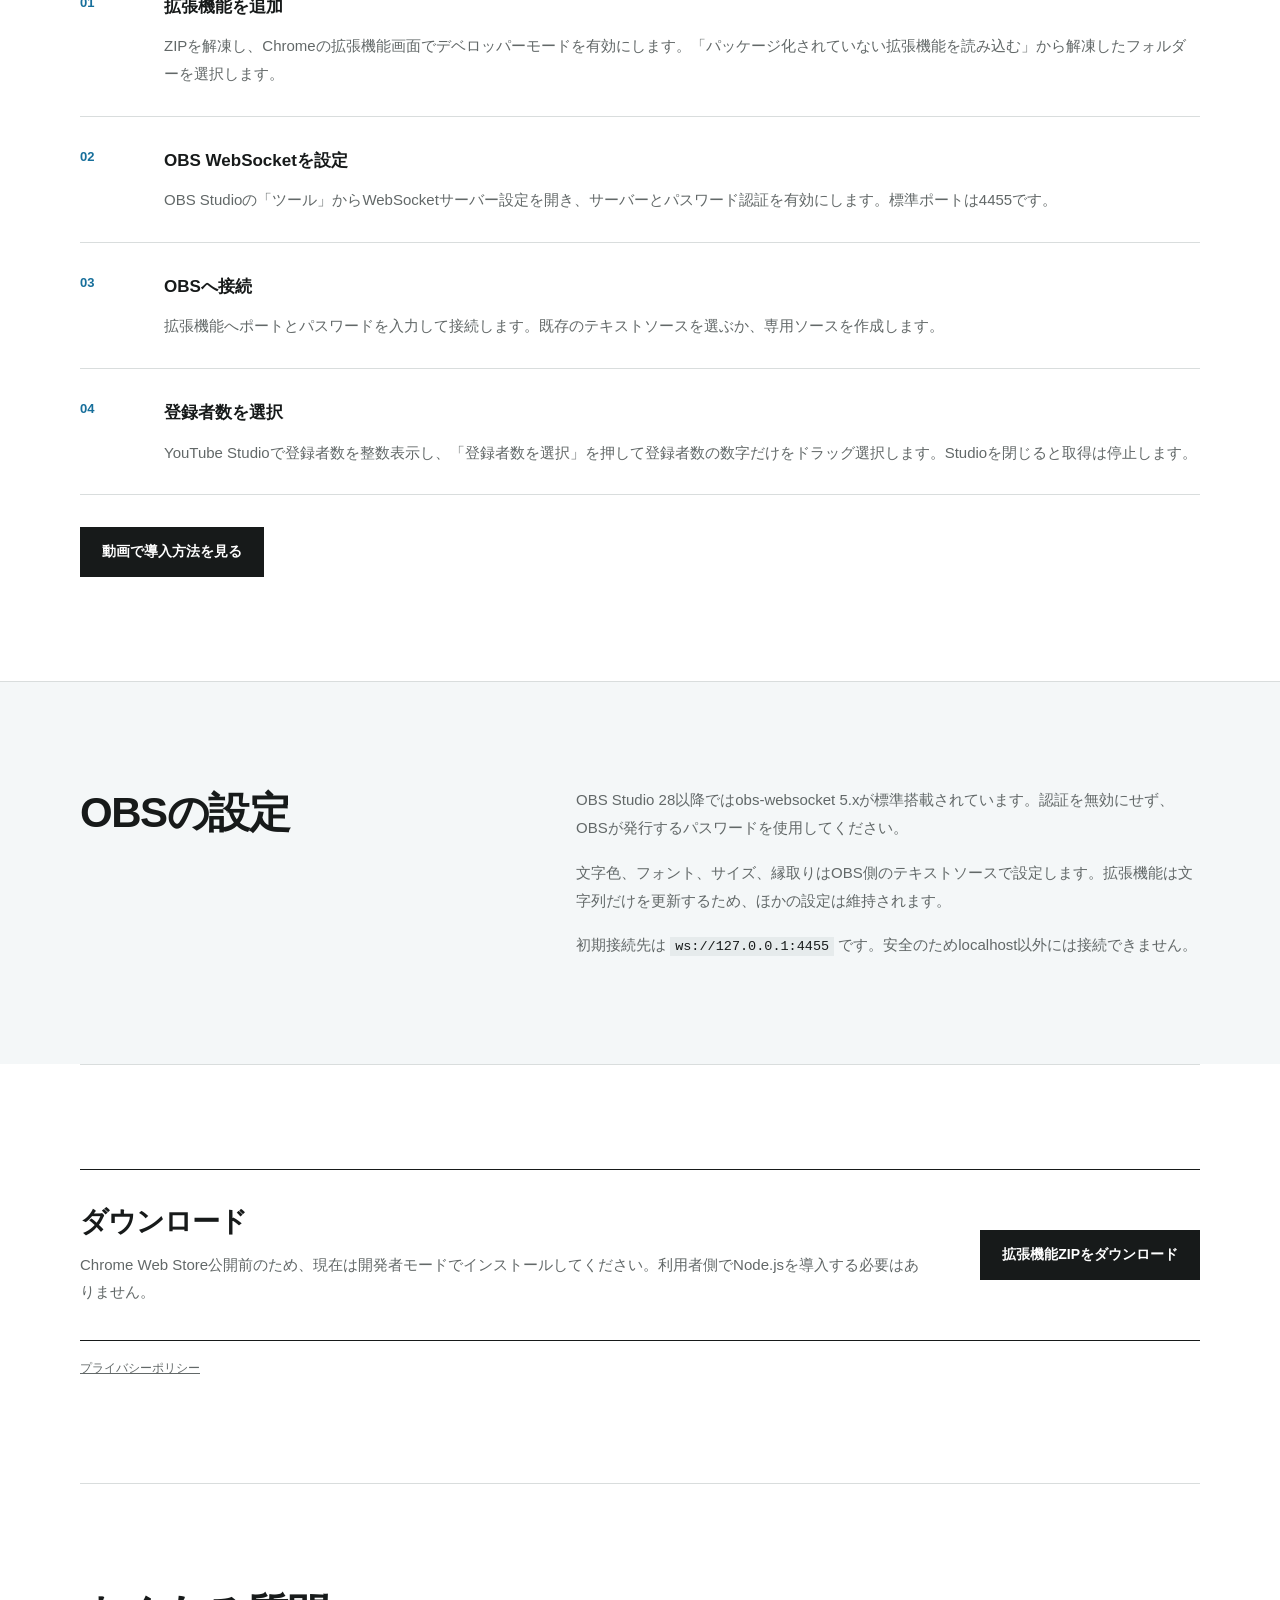
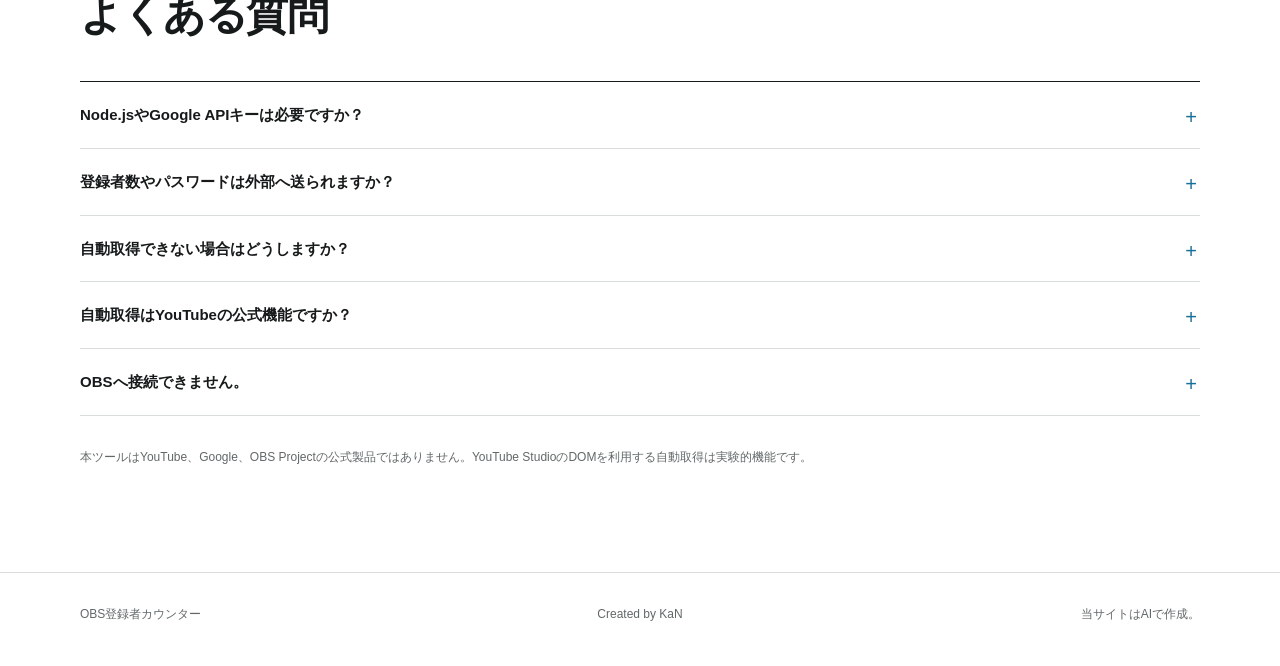
==== commit 530527b7: "Filter animated subscriber digit transitions" ====
--- a/index.html
+++ b/index.html
@@ -26,8 +26,8 @@
       <p class="lead">YouTube Studioで確認できる登録者数を、OBSのテキストソースへ直接反映するChrome拡張機能です。Node.js、APIキー、専用サーバーは必要ありません。</p>
       <p class="counter-example" aria-label="カウンター表示例">777 <span>/</span> 1000</p>
       <div class="hero-actions">
-        <a class="primary-link" href="downloads/obs-subscriber-counter-v2.1.7.zip" download>Chrome拡張機能をダウンロード</a>
-        <span>Pre-release v2.1.7 ／ Chrome 116以降 ／ OBS Studio 28以降</span>
+        <a class="primary-link" href="downloads/obs-subscriber-counter-v2.1.8.zip" download>Chrome拡張機能をダウンロード</a>
+        <span>Pre-release v2.1.8 ／ Chrome 116以降 ／ OBS Studio 28以降</span>
       </div>
     </section>
 
@@ -69,7 +69,7 @@
           <h2 id="download-title">ダウンロード</h2>
           <p>Chrome Web Store公開前のため、現在は開発者モードでインストールしてください。利用者側でNode.jsを導入する必要はありません。</p>
         </div>
-        <a class="primary-link" href="downloads/obs-subscriber-counter-v2.1.7.zip" download>拡張機能ZIPをダウンロード</a>
+        <a class="primary-link" href="downloads/obs-subscriber-counter-v2.1.8.zip" download>拡張機能ZIPをダウンロード</a>
       </div>
       <p class="privacy-link"><a href="privacy.html">プライバシーポリシー</a></p>
     </section>
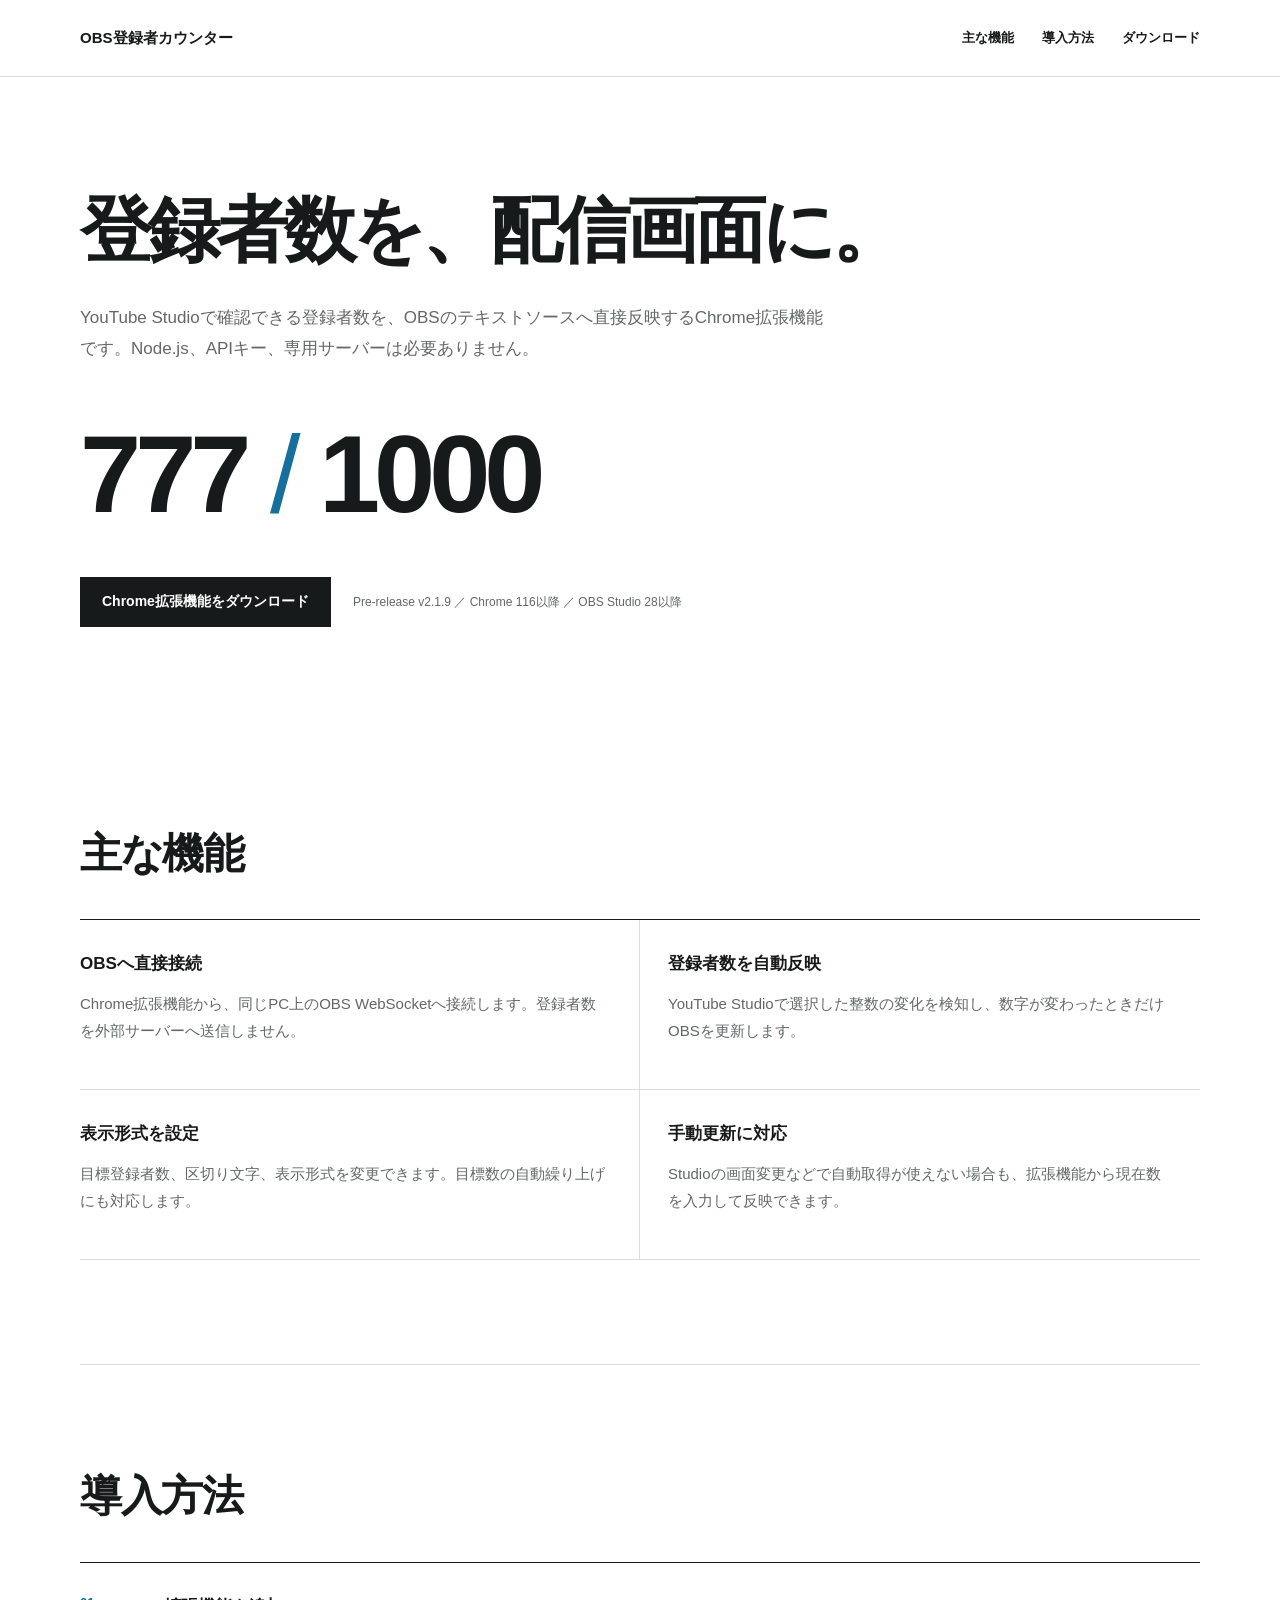
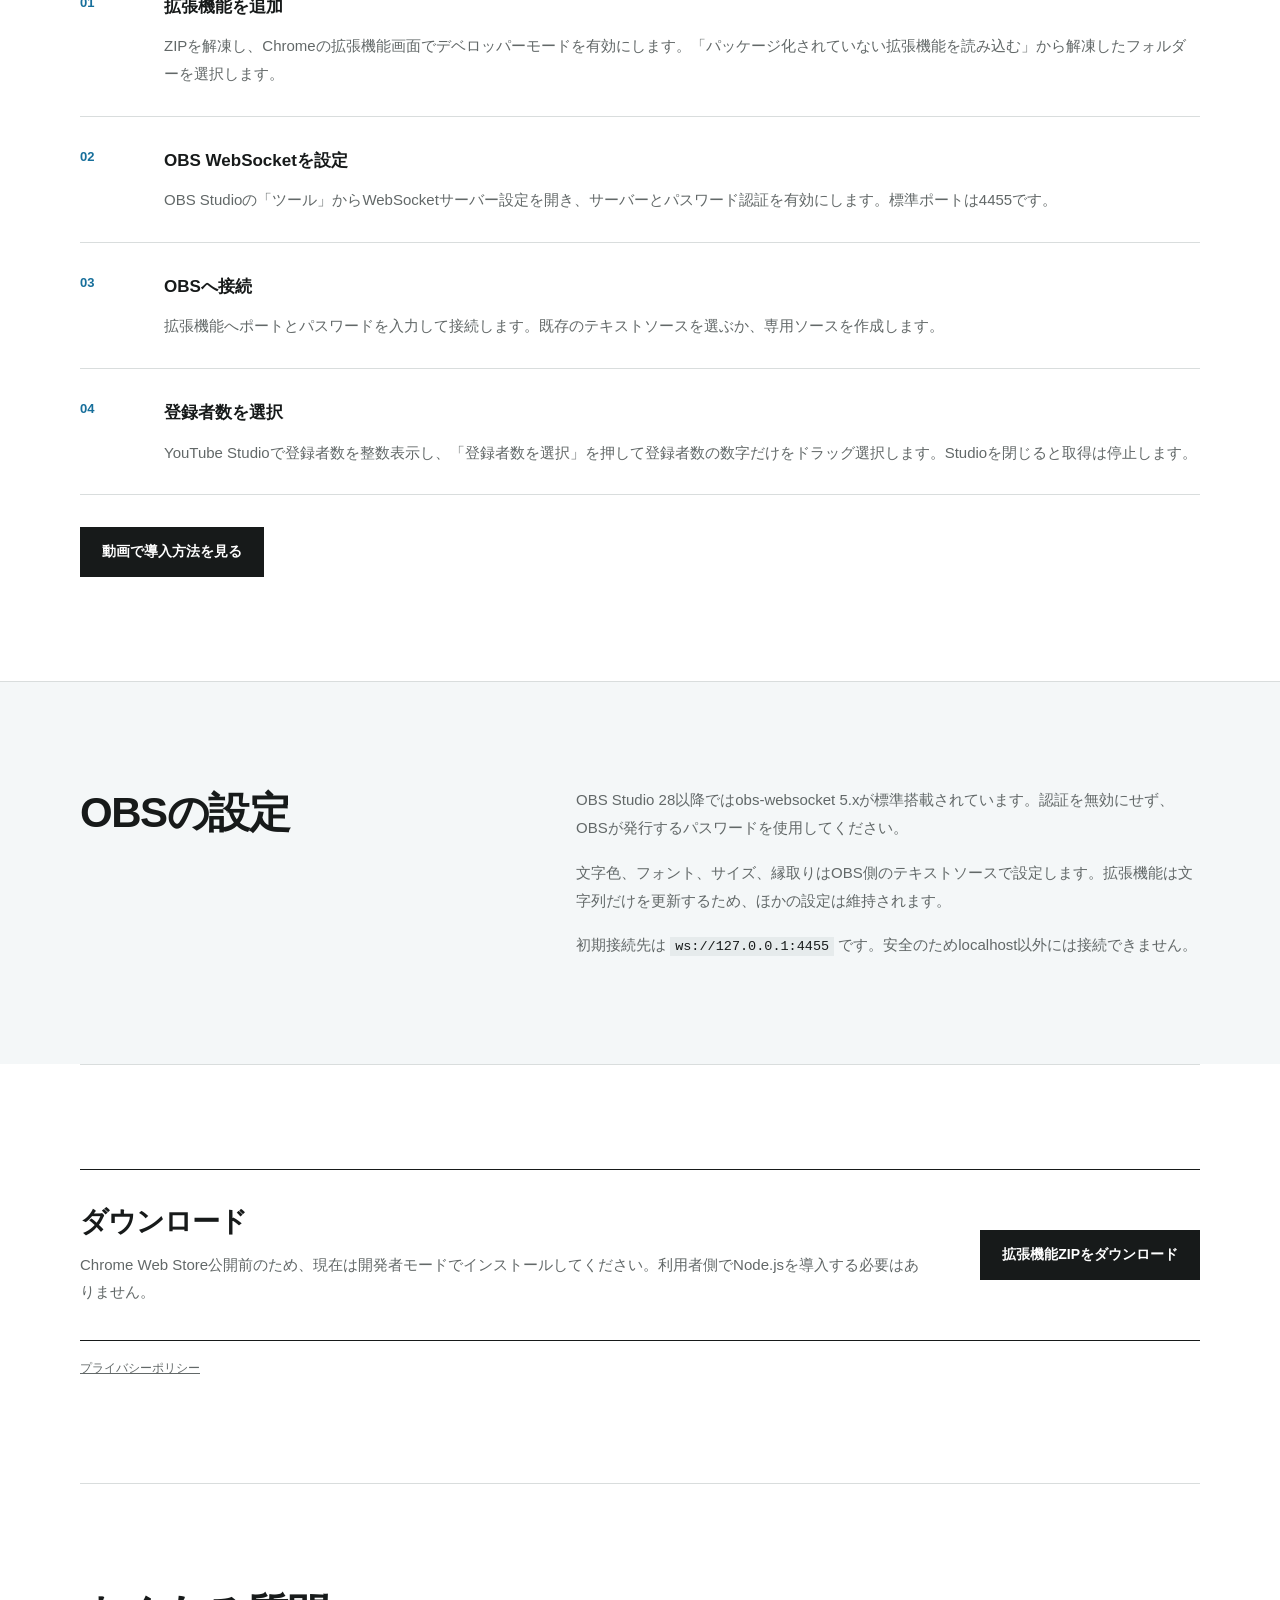
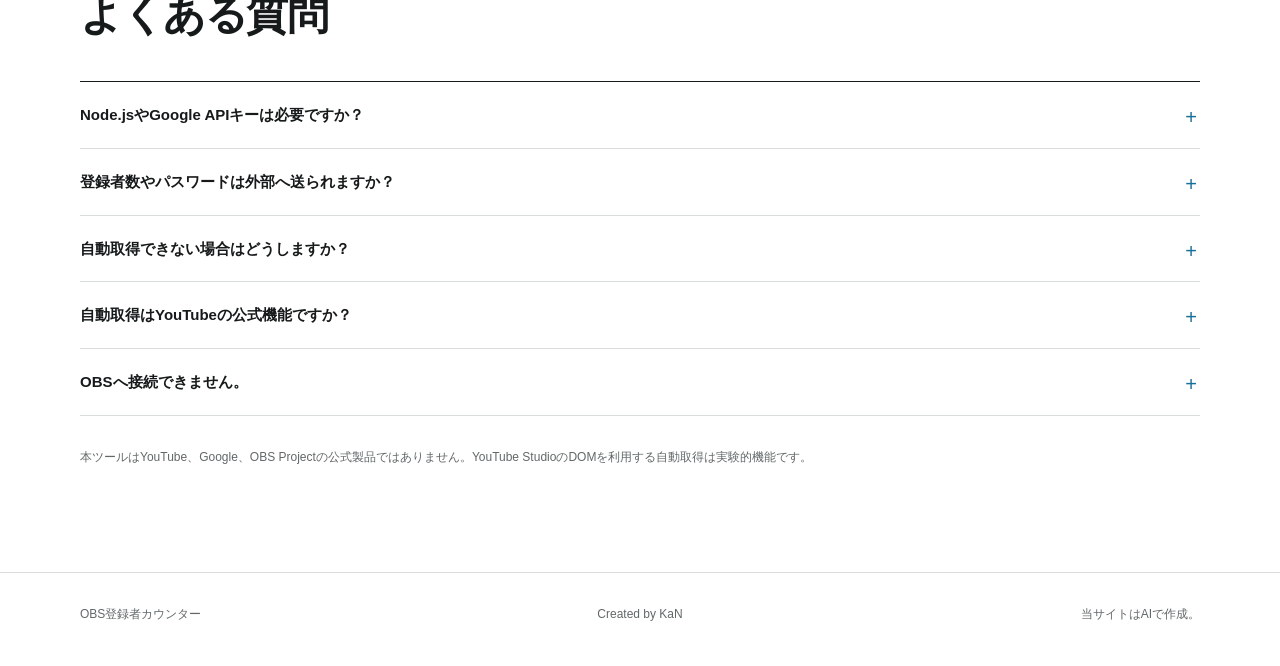
==== commit ed07e613: "Handle subscriber count decreases" ====
--- a/index.html
+++ b/index.html
@@ -26,8 +26,8 @@
       <p class="lead">YouTube Studioで確認できる登録者数を、OBSのテキストソースへ直接反映するChrome拡張機能です。Node.js、APIキー、専用サーバーは必要ありません。</p>
       <p class="counter-example" aria-label="カウンター表示例">777 <span>/</span> 1000</p>
       <div class="hero-actions">
-        <a class="primary-link" href="downloads/obs-subscriber-counter-v2.1.8.zip" download>Chrome拡張機能をダウンロード</a>
-        <span>Pre-release v2.1.8 ／ Chrome 116以降 ／ OBS Studio 28以降</span>
+        <a class="primary-link" href="downloads/obs-subscriber-counter-v2.1.9.zip" download>Chrome拡張機能をダウンロード</a>
+        <span>Pre-release v2.1.9 ／ Chrome 116以降 ／ OBS Studio 28以降</span>
       </div>
     </section>
 
@@ -69,7 +69,7 @@
           <h2 id="download-title">ダウンロード</h2>
           <p>Chrome Web Store公開前のため、現在は開発者モードでインストールしてください。利用者側でNode.jsを導入する必要はありません。</p>
         </div>
-        <a class="primary-link" href="downloads/obs-subscriber-counter-v2.1.8.zip" download>拡張機能ZIPをダウンロード</a>
+        <a class="primary-link" href="downloads/obs-subscriber-counter-v2.1.9.zip" download>拡張機能ZIPをダウンロード</a>
       </div>
       <p class="privacy-link"><a href="privacy.html">プライバシーポリシー</a></p>
     </section>
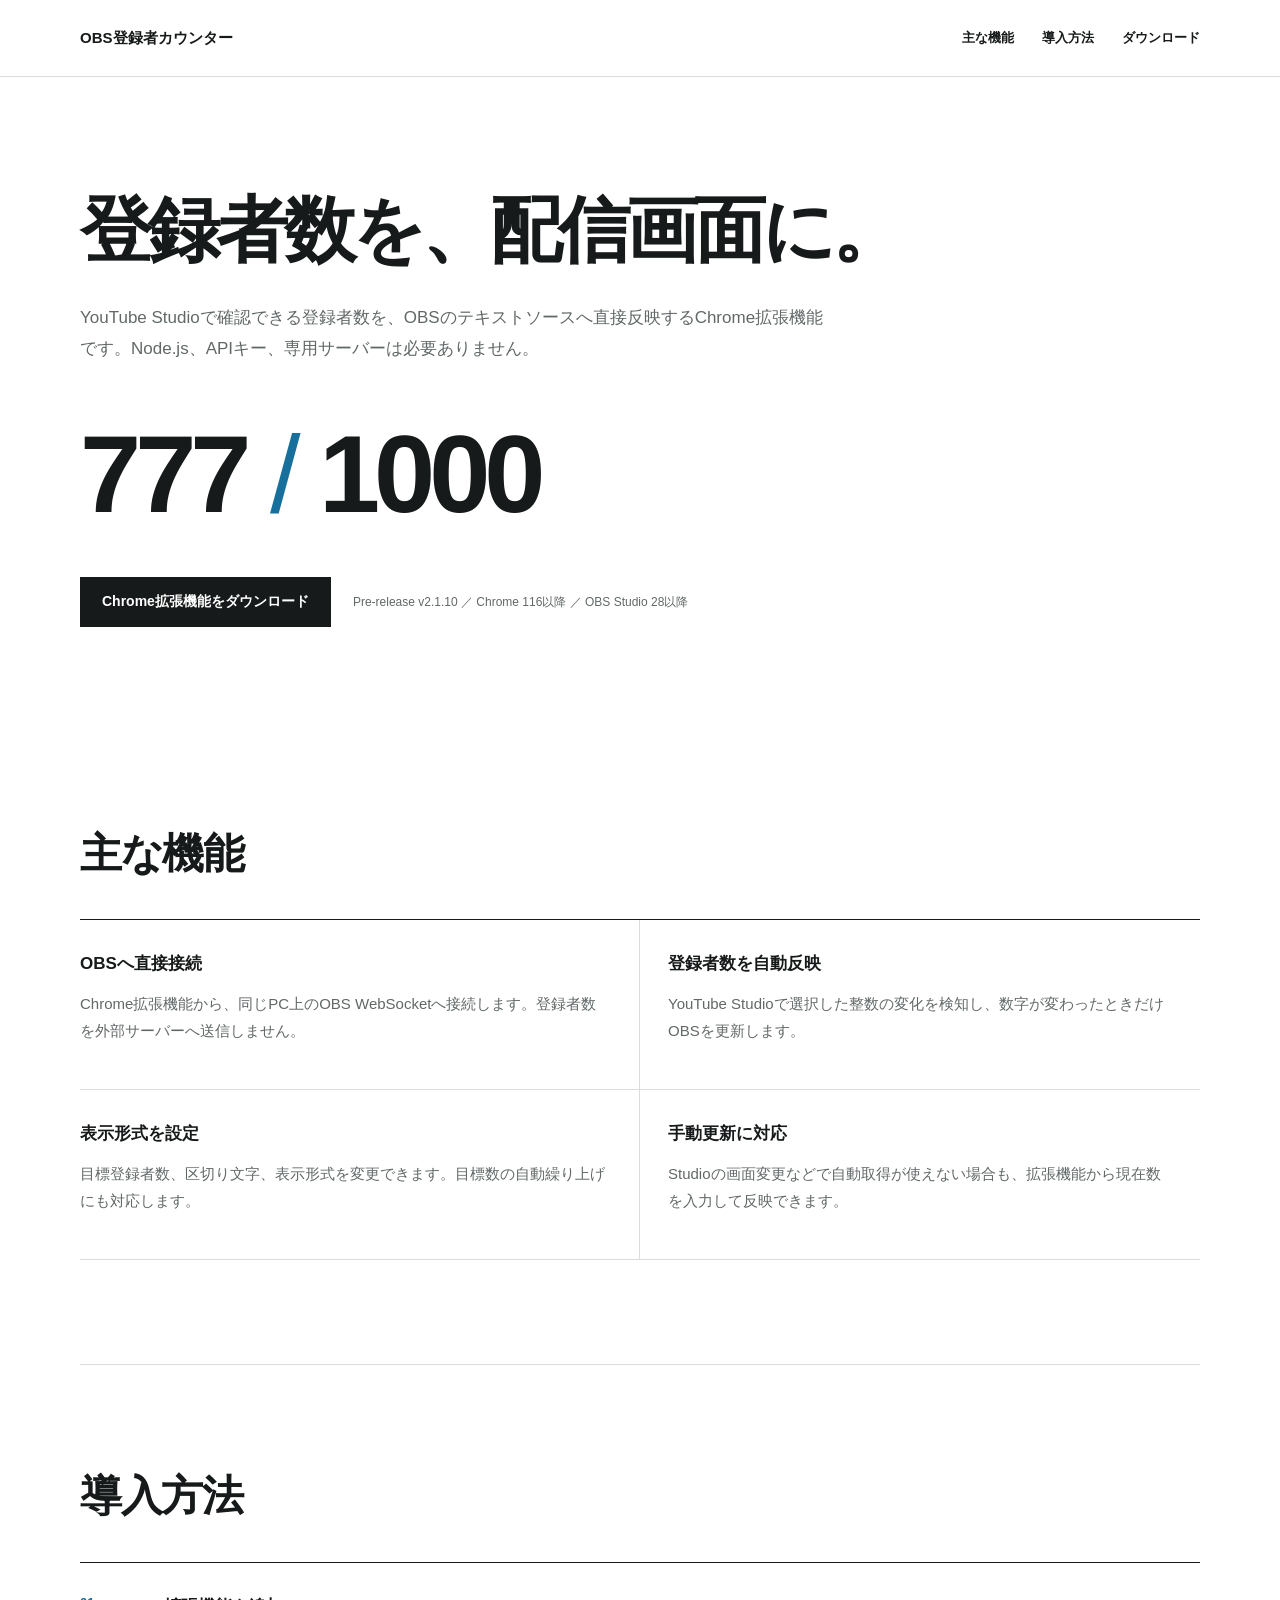
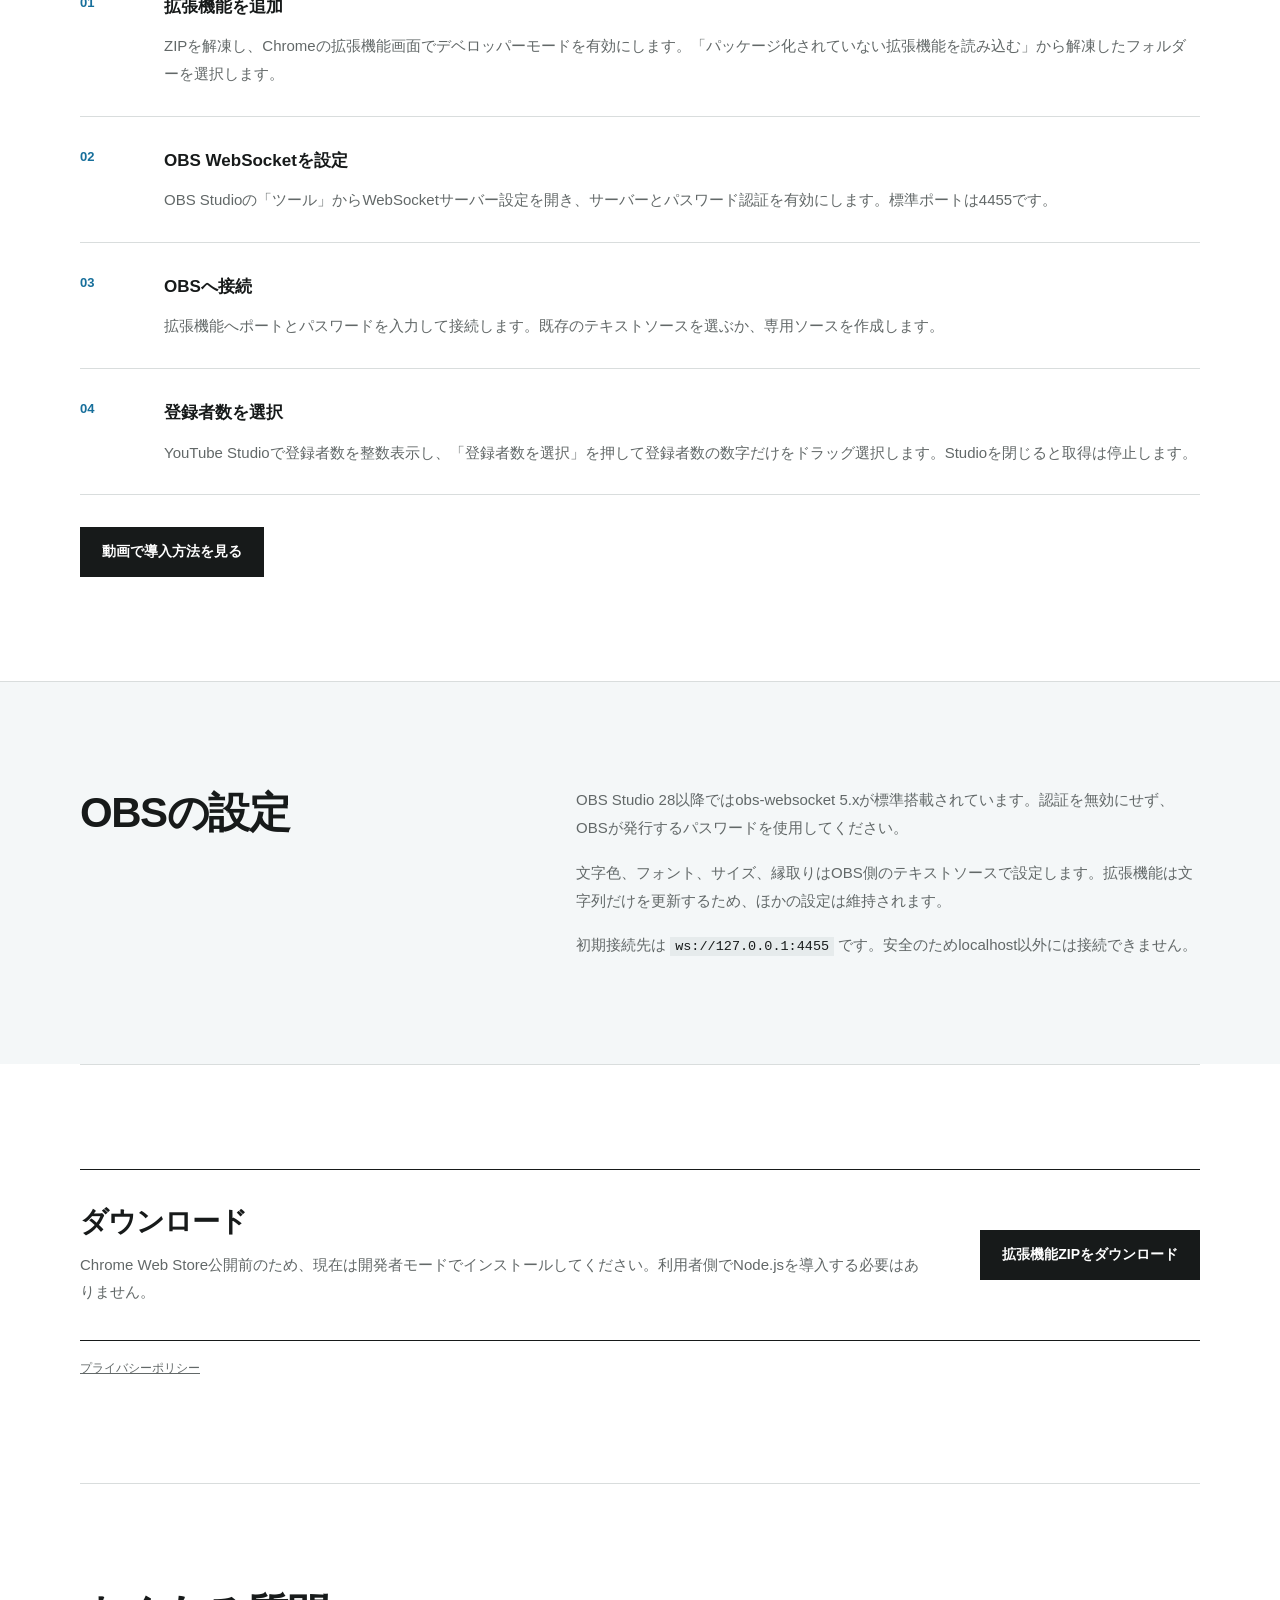
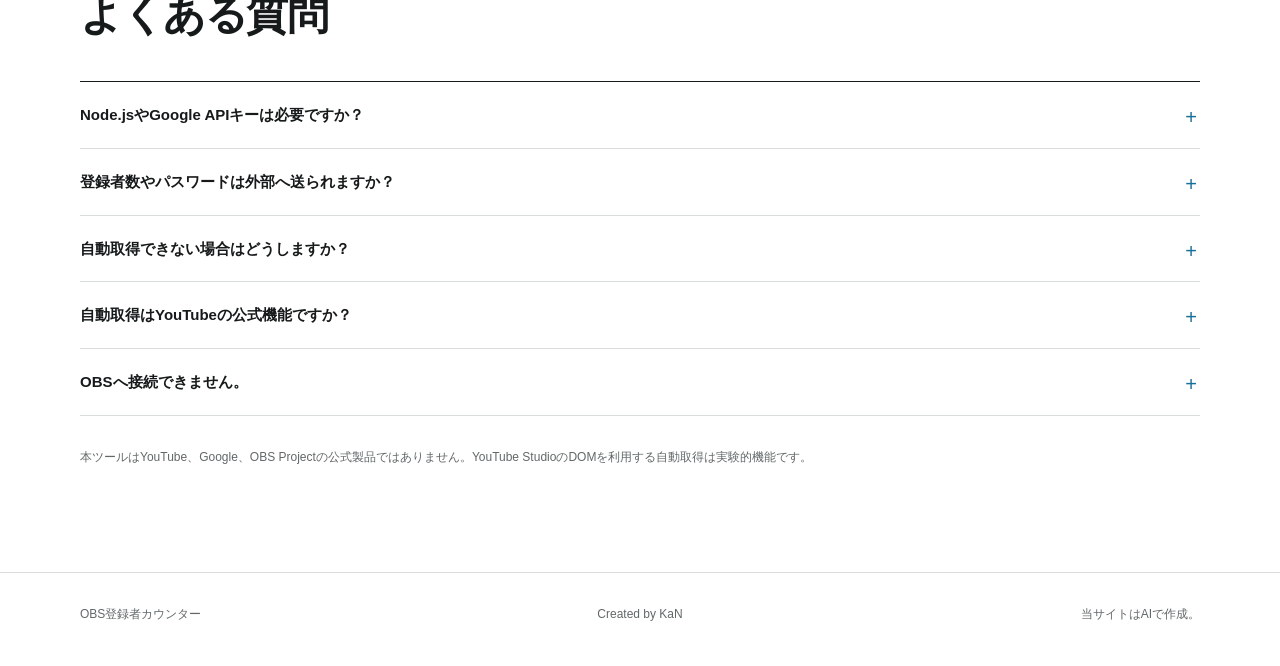
==== commit b07c410d: "Prefer visible subscriber counter values" ====
--- a/index.html
+++ b/index.html
@@ -26,8 +26,8 @@
       <p class="lead">YouTube Studioで確認できる登録者数を、OBSのテキストソースへ直接反映するChrome拡張機能です。Node.js、APIキー、専用サーバーは必要ありません。</p>
       <p class="counter-example" aria-label="カウンター表示例">777 <span>/</span> 1000</p>
       <div class="hero-actions">
-        <a class="primary-link" href="downloads/obs-subscriber-counter-v2.1.9.zip" download>Chrome拡張機能をダウンロード</a>
-        <span>Pre-release v2.1.9 ／ Chrome 116以降 ／ OBS Studio 28以降</span>
+        <a class="primary-link" href="downloads/obs-subscriber-counter-v2.1.10.zip" download>Chrome拡張機能をダウンロード</a>
+        <span>Pre-release v2.1.10 ／ Chrome 116以降 ／ OBS Studio 28以降</span>
       </div>
     </section>
 
@@ -69,7 +69,7 @@
           <h2 id="download-title">ダウンロード</h2>
           <p>Chrome Web Store公開前のため、現在は開発者モードでインストールしてください。利用者側でNode.jsを導入する必要はありません。</p>
         </div>
-        <a class="primary-link" href="downloads/obs-subscriber-counter-v2.1.9.zip" download>拡張機能ZIPをダウンロード</a>
+        <a class="primary-link" href="downloads/obs-subscriber-counter-v2.1.10.zip" download>拡張機能ZIPをダウンロード</a>
       </div>
       <p class="privacy-link"><a href="privacy.html">プライバシーポリシー</a></p>
     </section>
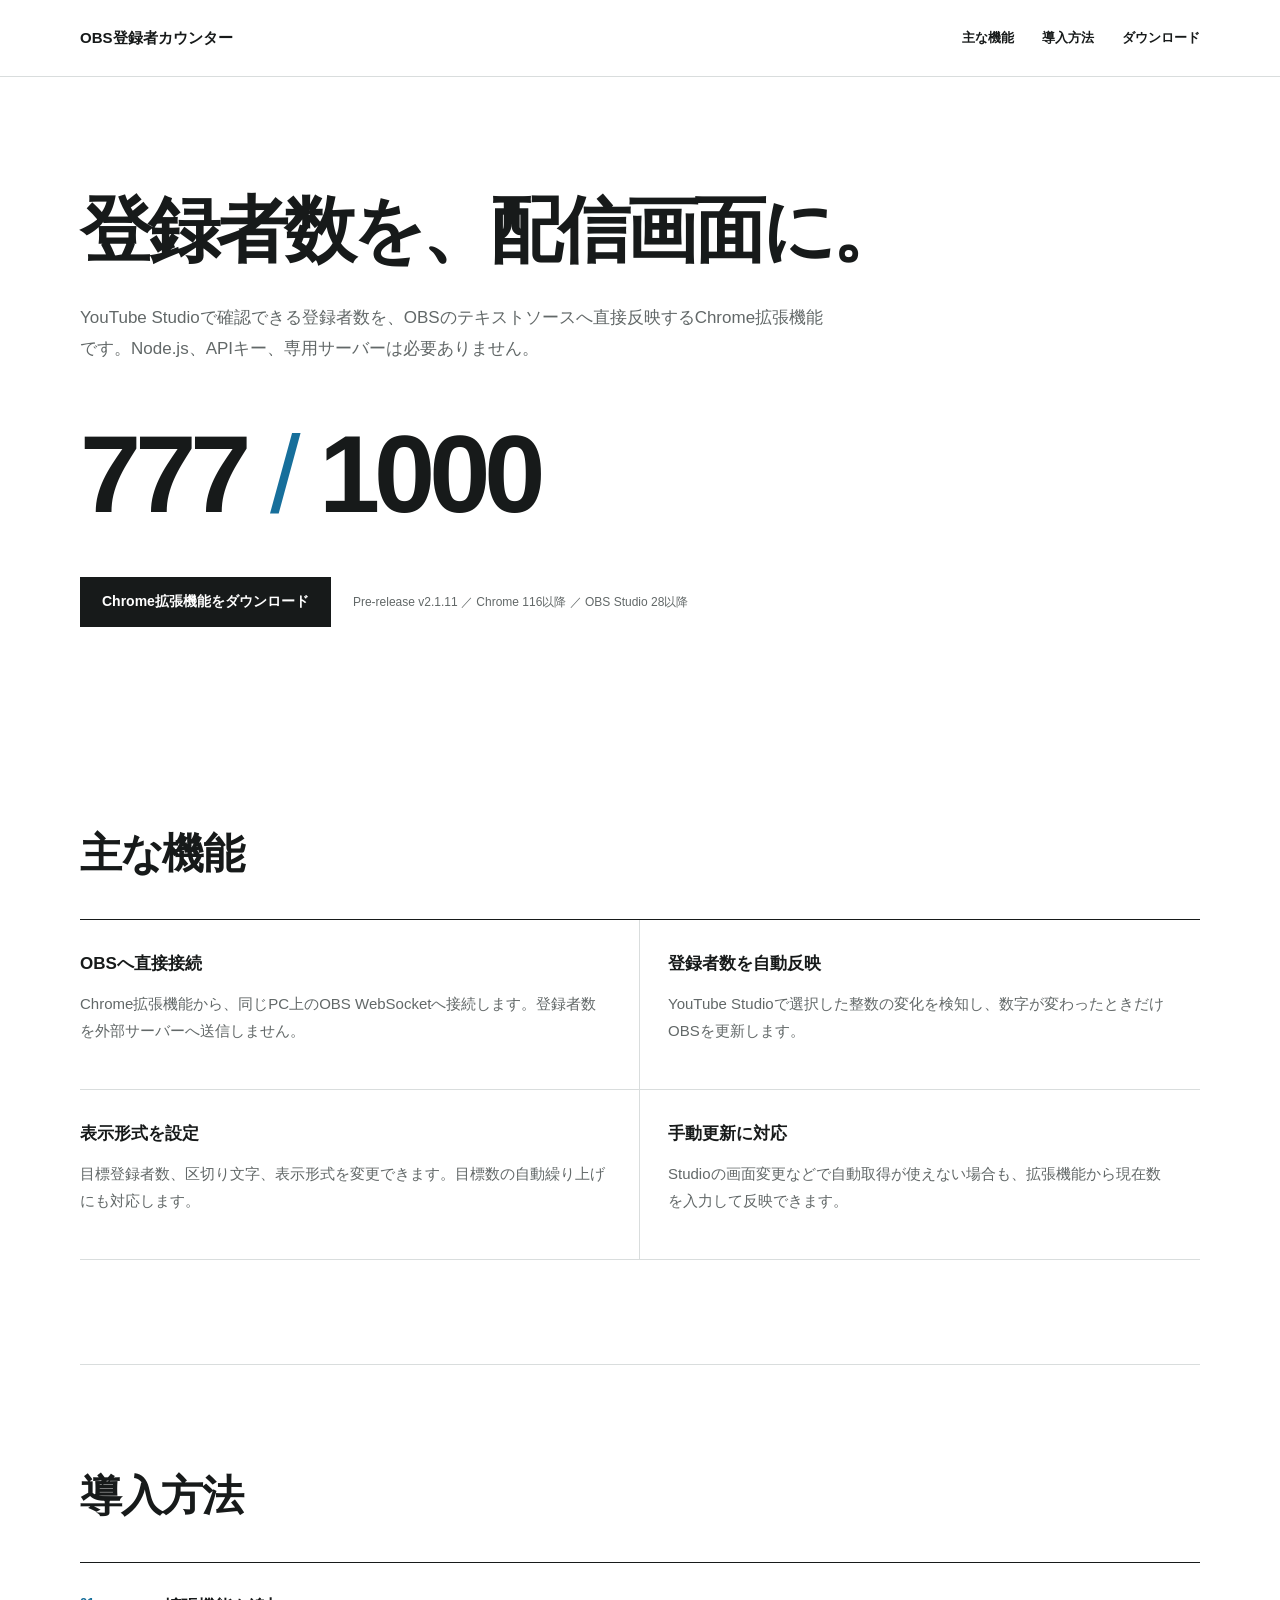
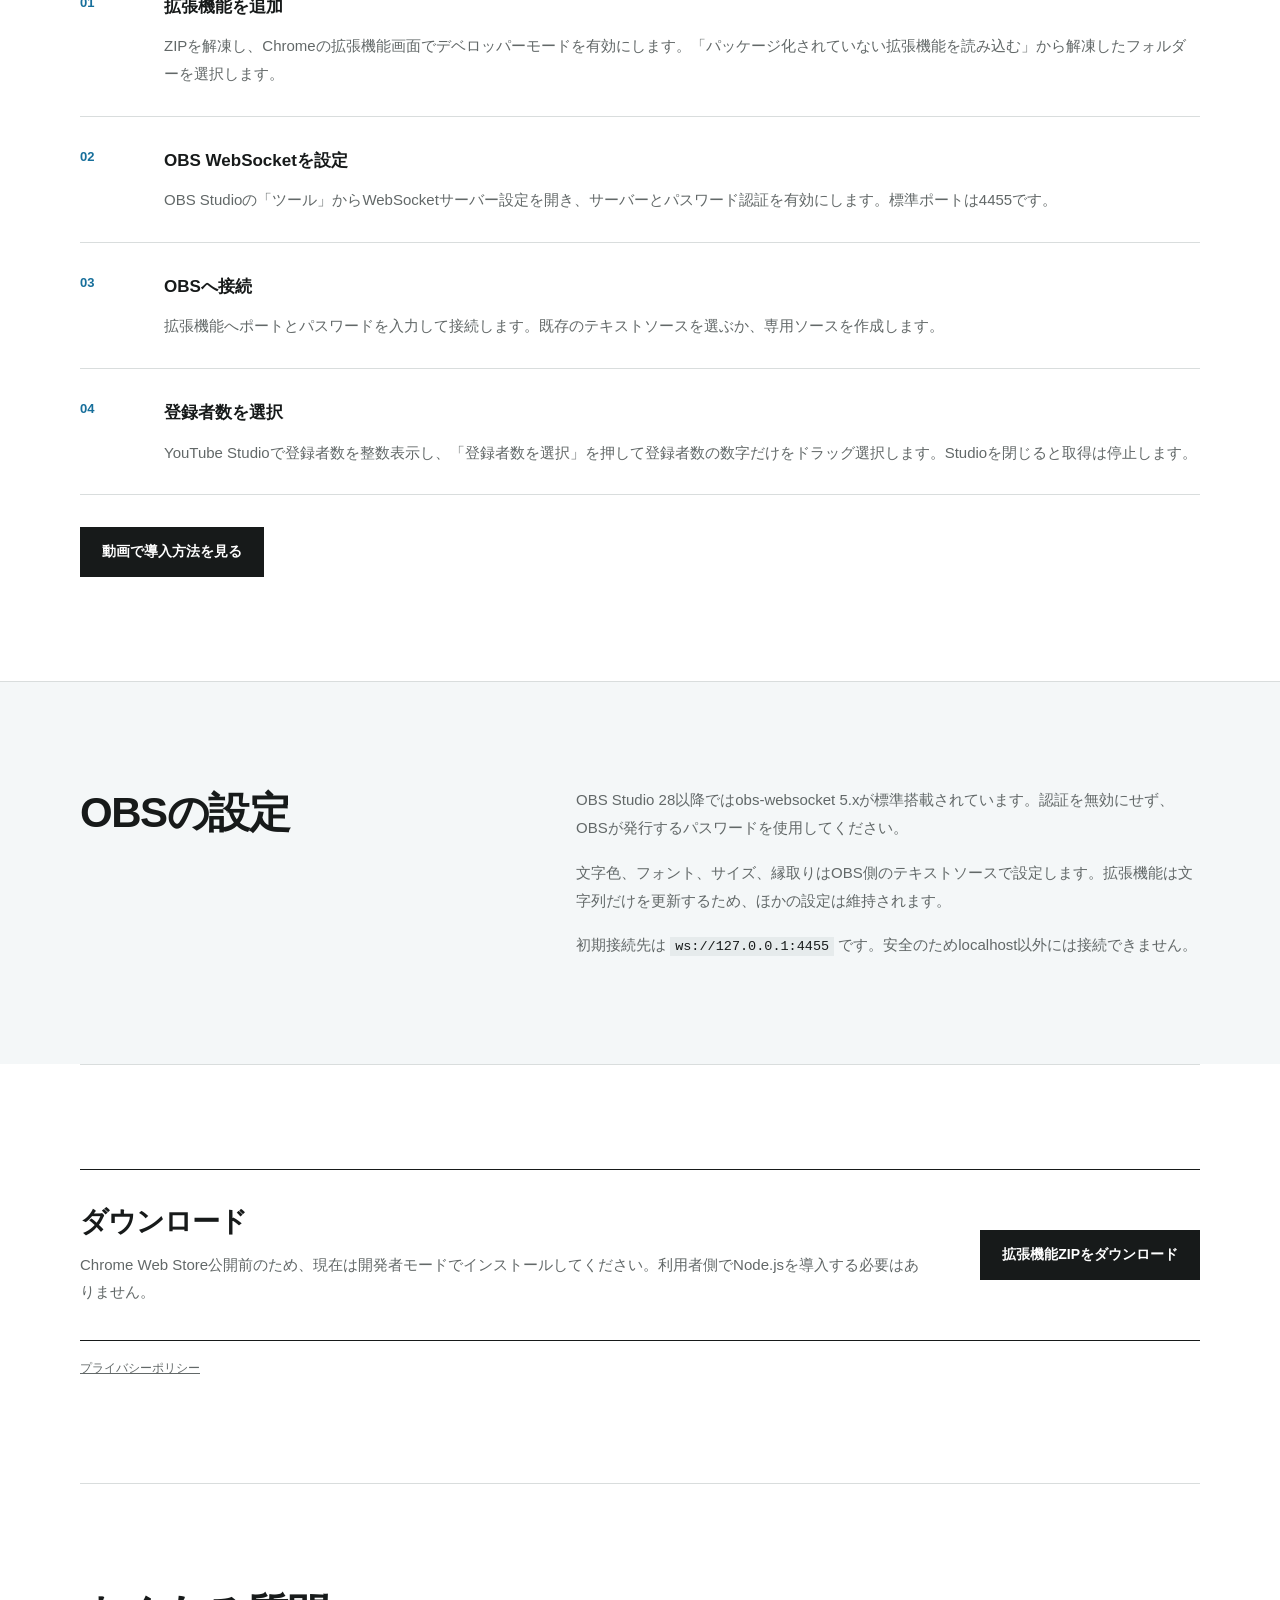
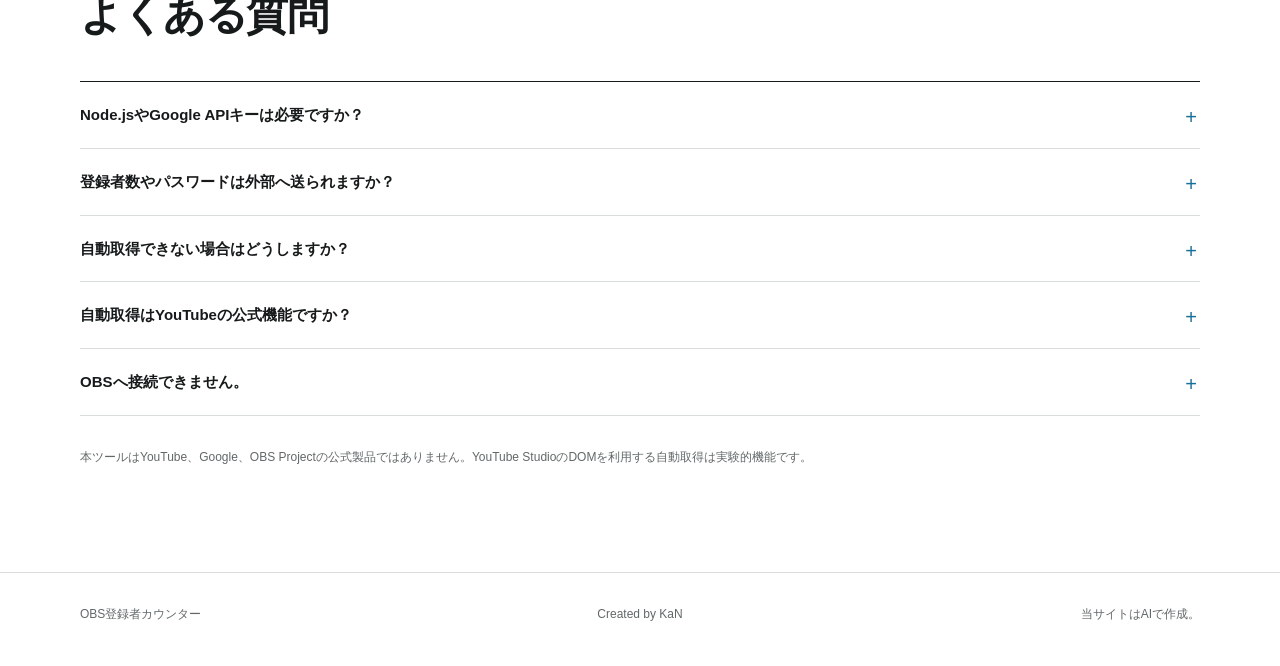
==== commit 3a9ed80c: "Detect decreasing animated digit states" ====
--- a/index.html
+++ b/index.html
@@ -26,8 +26,8 @@
       <p class="lead">YouTube Studioで確認できる登録者数を、OBSのテキストソースへ直接反映するChrome拡張機能です。Node.js、APIキー、専用サーバーは必要ありません。</p>
       <p class="counter-example" aria-label="カウンター表示例">777 <span>/</span> 1000</p>
       <div class="hero-actions">
-        <a class="primary-link" href="downloads/obs-subscriber-counter-v2.1.10.zip" download>Chrome拡張機能をダウンロード</a>
-        <span>Pre-release v2.1.10 ／ Chrome 116以降 ／ OBS Studio 28以降</span>
+        <a class="primary-link" href="downloads/obs-subscriber-counter-v2.1.11.zip" download>Chrome拡張機能をダウンロード</a>
+        <span>Pre-release v2.1.11 ／ Chrome 116以降 ／ OBS Studio 28以降</span>
       </div>
     </section>
 
@@ -69,7 +69,7 @@
           <h2 id="download-title">ダウンロード</h2>
           <p>Chrome Web Store公開前のため、現在は開発者モードでインストールしてください。利用者側でNode.jsを導入する必要はありません。</p>
         </div>
-        <a class="primary-link" href="downloads/obs-subscriber-counter-v2.1.10.zip" download>拡張機能ZIPをダウンロード</a>
+        <a class="primary-link" href="downloads/obs-subscriber-counter-v2.1.11.zip" download>拡張機能ZIPをダウンロード</a>
       </div>
       <p class="privacy-link"><a href="privacy.html">プライバシーポリシー</a></p>
     </section>
